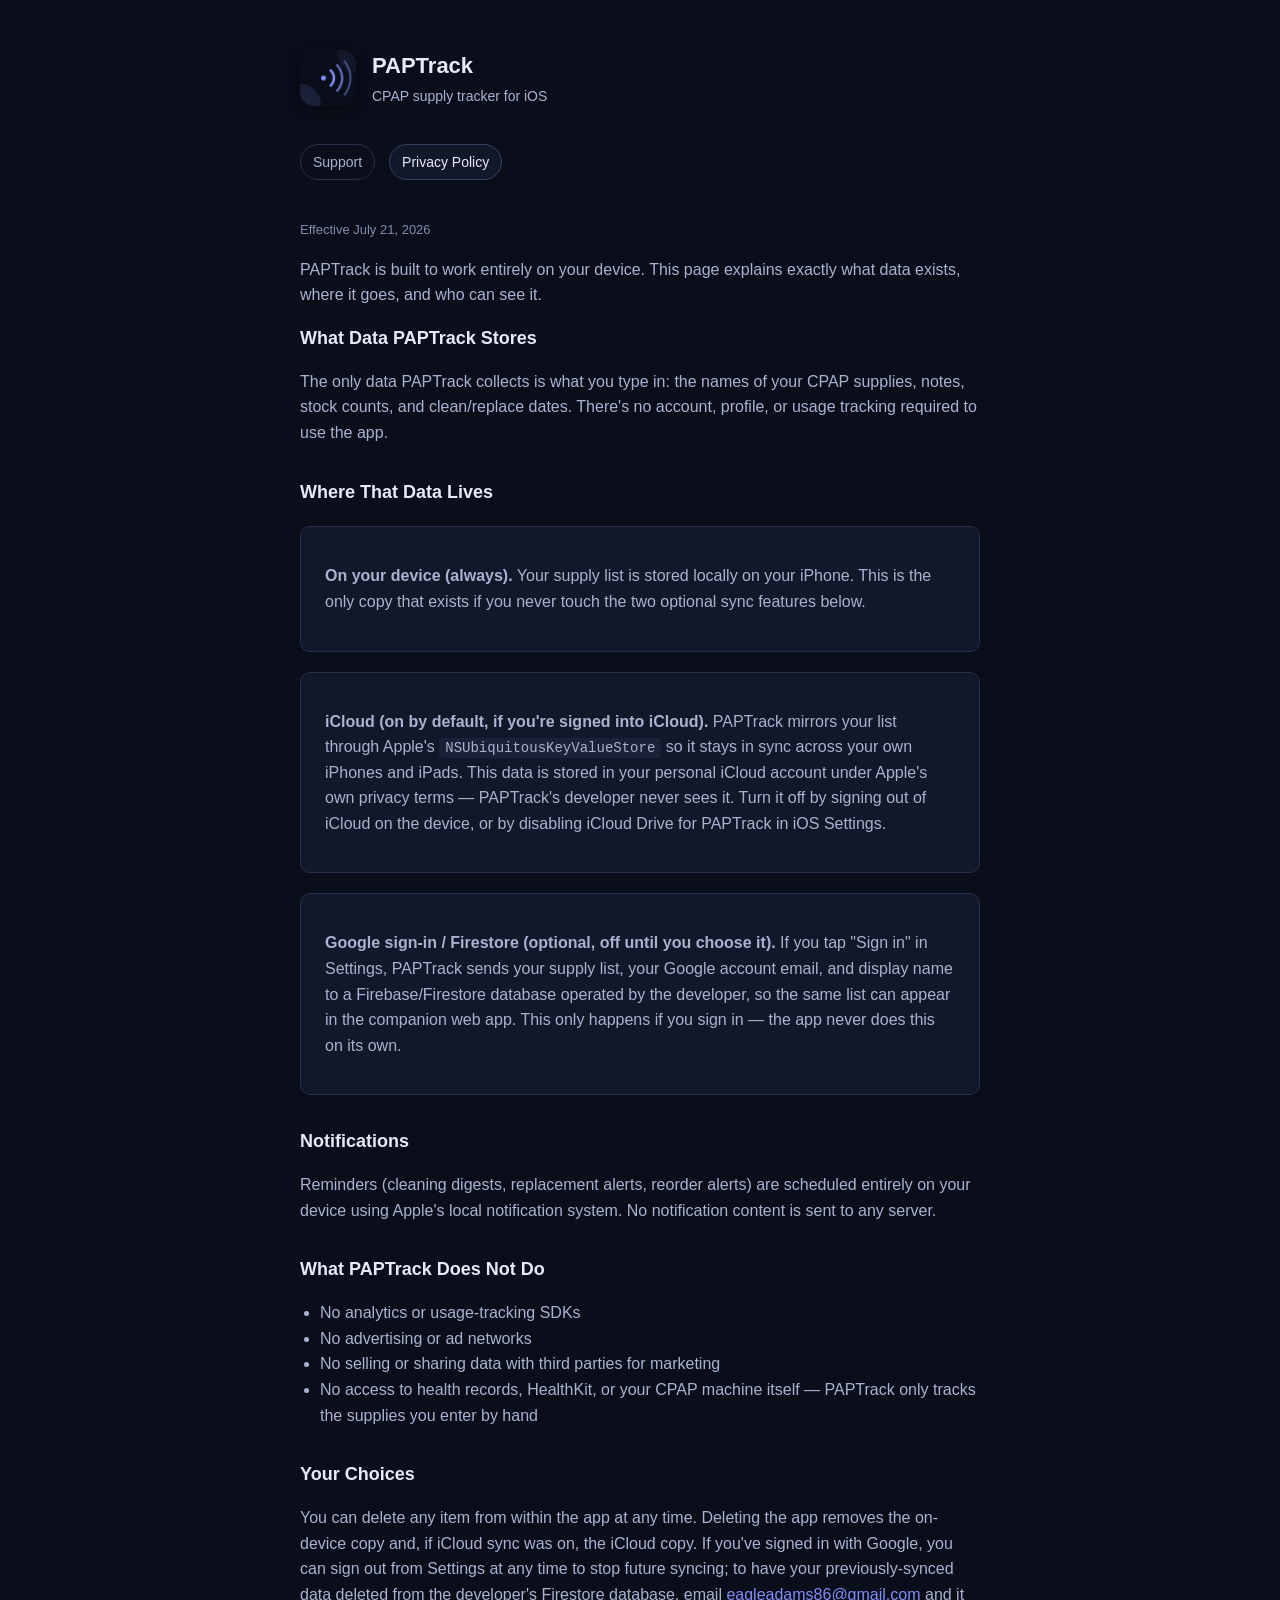
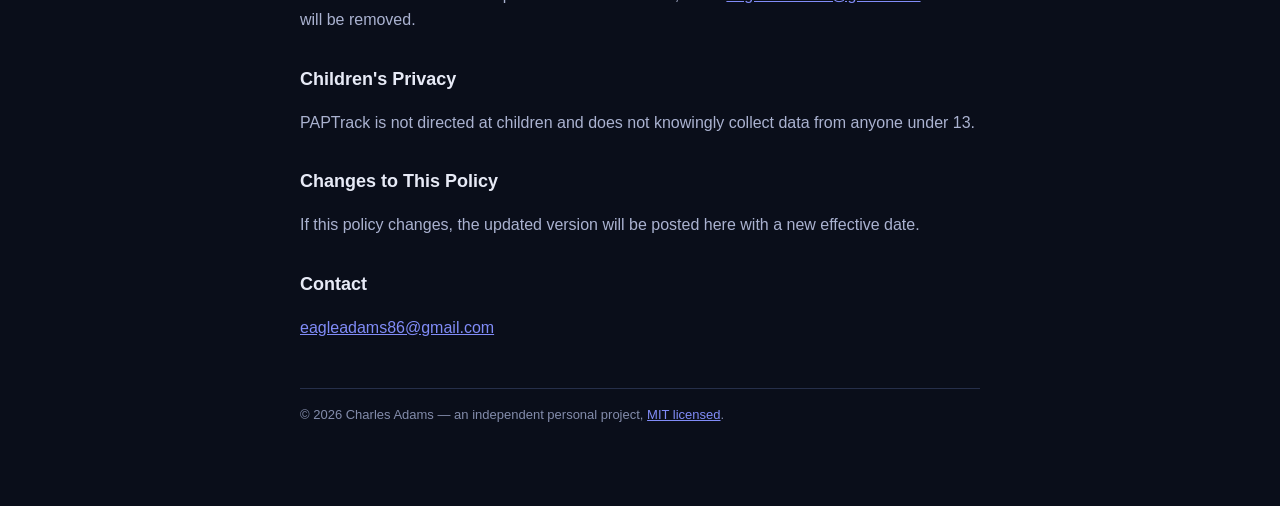
==== privacy.html @ 2b29408d "Add the copyright line to both pages Matches the authorship line every other public page in the fami" ====
<!doctype html>
<html lang="en">
<head>
<meta charset="utf-8">
<meta name="viewport" content="width=device-width, initial-scale=1">
<!-- Same CSP as index.html — see the note there. -->
<meta http-equiv="Content-Security-Policy" content="default-src 'none'; style-src 'self'; img-src 'self'; base-uri 'none'; form-action 'none'">
<title>PAPTrack — Privacy Policy</title>
<link rel="icon" type="image/png" href="assets/icon.png">
<link rel="stylesheet" href="theme.css">
<link rel="stylesheet" href="style.css?v=5">
</head>
<body>
<div class="wrap">
  <header class="hero">
    <img src="assets/icon.png" alt="">
    <div>
      <h1>PAPTrack</h1>
      <p>CPAP supply tracker for iOS</p>
    </div>
  </header>

  <nav class="links">
    <a href="index.html">Support</a>
    <a href="privacy.html" class="active" aria-current="page">Privacy Policy</a>
  </nav>

  <p class="meta plain">Effective July 21, 2026</p>

  <p>PAPTrack is built to work entirely on your device. This page explains exactly what data exists, where it goes, and who can see it.</p>

  <h2>What Data PAPTrack Stores</h2>
  <p>The only data PAPTrack collects is what you type in: the names of your CPAP supplies, notes, stock counts, and clean/replace dates. There's no account, profile, or usage tracking required to use the app.</p>

  <h2>Where That Data Lives</h2>
  <div class="card">
    <p><strong>On your device (always).</strong> Your supply list is stored locally on your iPhone. This is the only copy that exists if you never touch the two optional sync features below.</p>
  </div>
  <div class="card">
    <p><strong>iCloud (on by default, if you're signed into iCloud).</strong> PAPTrack mirrors your list through Apple's <code>NSUbiquitousKeyValueStore</code> so it stays in sync across your own iPhones and iPads. This data is stored in your personal iCloud account under Apple's own privacy terms — PAPTrack's developer never sees it. Turn it off by signing out of iCloud on the device, or by disabling iCloud Drive for PAPTrack in iOS Settings.</p>
  </div>
  <div class="card">
    <p><strong>Google sign-in / Firestore (optional, off until you choose it).</strong> If you tap "Sign in" in Settings, PAPTrack sends your supply list, your Google account email, and display name to a Firebase/Firestore database operated by the developer, so the same list can appear in the companion web app. This only happens if you sign in — the app never does this on its own.</p>
  </div>

  <h2>Notifications</h2>
  <p>Reminders (cleaning digests, replacement alerts, reorder alerts) are scheduled entirely on your device using Apple's local notification system. No notification content is sent to any server.</p>

  <h2>What PAPTrack Does Not Do</h2>
  <ul>
    <li>No analytics or usage-tracking SDKs</li>
    <li>No advertising or ad networks</li>
    <li>No selling or sharing data with third parties for marketing</li>
    <li>No access to health records, HealthKit, or your CPAP machine itself — PAPTrack only tracks the supplies you enter by hand</li>
  </ul>

  <h2>Your Choices</h2>
  <p>You can delete any item from within the app at any time. Deleting the app removes the on-device copy and, if iCloud sync was on, the iCloud copy. If you've signed in with Google, you can sign out from Settings at any time to stop future syncing; to have your previously-synced data deleted from the developer's Firestore database, email <a href="mailto:eagleadams86@gmail.com">eagleadams86@gmail.com</a> and it will be removed.</p>

  <h2>Children's Privacy</h2>
  <p>PAPTrack is not directed at children and does not knowingly collect data from anyone under 13.</p>

  <h2>Changes to This Policy</h2>
  <p>If this policy changes, the updated version will be posted here with a new effective date.</p>

  <h2>Contact</h2>
  <p><a href="mailto:eagleadams86@gmail.com">eagleadams86@gmail.com</a></p>

  <div class="meta">&copy; 2026 Charles Adams — an independent personal project,
    <a href="https://github.com/eagleadams86/paptrack-support/blob/main/LICENSE">MIT licensed</a>.</div>
</div>
</body>
</html>
---- theme.css ----
/* ── GENERATED by build.py from tokens.json — DO NOT EDIT BY HAND ─────────────
   Canonical theme palette for all eagleadams86 apps (source of truth:
   github.com/eagleadams86/claude-theme-pack, local: ~/claude-theme-pack).

   Themes: midnight (default, in :root), dark, light, sepia — selected with
   data-theme="…" on <html>. Every pair below clears WCAG AA; check_contrast.py
   in the pack is the gate. --text-hint sits at the 4.5:1 floor — never fade it
   further. To change ANYTHING here: edit tokens.json in the pack, rebuild,
   re-verify, then copy the generated file into each app.
──────────────────────────────────────────────────────────────────────────── */
:root {
  /* Midnight — the default theme for all apps */
  --bg: #0a0e1a;
  --surface: #121829;
  --surface-alt: #1b2238;
  --border: #262f4a;
  --border-strong: #374163;
  --text-primary: #e7eaf6;
  --text-secondary: #aab2d0;
  --text-muted: #838cab;
  --text-hint: #7f88a9;
  --accent: #818cf8;
  --on-accent: #0a0e1a;
  --accent-bg: #242b4a;
  --focus-border: #818cf8;
  --border-control: #536396;
  --ok: #72fe84;
  --warn: #efbe39;
  --serious: #f79b5c;
  --err: #fb7874;
  --ok-bg: #1e3635;
  --warn-bg: #322c1b;
  --serious-bg: #32241b;
  --err-bg: #321b1b;
  --btn-bg: #e7eaf6;
  --btn-text: #0a0e1a;
  --input-border: #374163;
  --spinner-track: #262f4a;
  --spinner-head: #7e87a8;
  --radius: 10px;
  --radius-sm: 6px;
  --radius-pill: 999px;

  /* Type — web only. The scale is derived from what the apps declare, not
     from a modular ratio: 11–14px carries 78% of all font-size declarations.
     Mobile deliberately does NOT get fixed sizes; see the role map in Theme.kt /
     Theme.swift, which maps these roles onto the platform's scaling text styles. */
  --font-sans: -apple-system, BlinkMacSystemFont, 'SF Pro Text', 'Segoe UI', Helvetica, Arial, sans-serif;
  --font-mono: ui-monospace, SFMono-Regular, Menlo, monospace;
  --fs-xs: 11px;        /* Uppercase section labels, axis ticks, legends */
  --fs-sm: 12px;        /* Captions, help text, chips, badges */
  --fs-base: 13px;      /* Body, controls, table and list rows */
  --fs-md: 14px;        /* Emphasised body, card titles */
  --fs-lg: 17px;        /* Panel and dialog headings */
  --fs-xl: 22px;        /* Page titles, primary figures */
  --fs-display: 30px;   /* Hero figures */
  --fw-normal: 400;
  --fw-medium: 500;
  --fw-semibold: 600;
  --fw-bold: 700;
  --lh-tight: 1.25;
  --lh-base: 1.5;
  --lh-loose: 1.7;
  --ls-tight: -0.01em;
  --ls-label: 0.06em;

  /* Never set --text-muted, --text-hint below --fs-sm (12px). Both sit at or near the 4.5:1
     contrast floor, and passing the contrast gate is not the same as being
     readable — check_contrast.py gates this. */

  /* Spacing — 2px steps to 8px, 4px to 16px, then 8px and up. */
  --sp-1: 2px;
  --sp-2: 4px;
  --sp-3: 6px;
  --sp-4: 8px;
  --sp-5: 12px;
  --sp-6: 16px;
  --sp-7: 24px;
  --sp-8: 32px;
  --sp-9: 48px;

  /* Back-compat aliases (old lottery/portfolio names) — defined once, track the
     active theme via var() */
  --bg-card: var(--surface);
  --bg-card-alt: var(--surface-alt);
  --surface2: var(--surface-alt);
  --border2: var(--border-strong);
  --text: var(--text-primary);
  --text2: var(--text-secondary);
  --text3: var(--text-muted);
  --green: var(--ok);
  --red: var(--err);
  --amber: var(--warn);
  --green-bg: var(--ok-bg);
  --red-bg: var(--err-bg);
  --amber-bg: var(--warn-bg);
  --unit-active-bg: var(--btn-bg);
  --unit-active-txt: var(--btn-text);
  --chart-tick: var(--text-muted);
  --chart-grid: var(--border);
}

[data-theme="dark"] {
  /* Dark */
  --bg: #13151b;
  --surface: #1c1f27;
  --surface-alt: #262a33;
  --border: #2d313b;
  --border-strong: #3d424e;
  --text-primary: #eef0f5;
  --text-secondary: #adb1bd;
  --text-muted: #9396a3;
  --text-hint: #8c909d;
  --accent: #eef0f5;
  --on-accent: #13151b;
  --accent-bg: #3c3e46;
  --focus-border: #eef0f5;
  --border-control: #626a7d;
  --ok: #72fe84;
  --warn: #efbe39;
  --serious: #f79b5c;
  --err: #fb7874;
  --ok-bg: #273c33;
  --warn-bg: #322c1b;
  --serious-bg: #32241b;
  --err-bg: #321b1b;
  --btn-bg: #eef0f5;
  --btn-text: #13151b;
  --input-border: #3d424e;
  --spinner-track: #2d313b;
  --spinner-head: #9396a3;
}

[data-theme="light"] {
  /* Light */
  --bg: #f5f5f3;
  --surface: #ffffff;
  --surface-alt: #f0f0ee;
  --border: #e0e0dd;
  --border-strong: #c8c8c4;
  --text-primary: #111110;
  --text-secondary: #555551;
  --text-muted: #656562;
  --text-hint: #6d6d6d;
  --accent: #266dc3;
  --on-accent: #ffffff;
  --accent-bg: #e9f0f9;
  --focus-border: #266dc3;
  --border-control: #8e8e86;
  --ok: #0b7a67;
  --warn: #7e6a07;
  --serious: #995c33;
  --err: #8f1e2a;
  --ok-bg: #bcfee8;
  --warn-bg: #fff0b2;
  --serious-bg: #fff1e8;
  --err-bg: #ffc9bf;
  --btn-bg: #111110;
  --btn-text: #ffffff;
  --input-border: #c8c8c4;
  --spinner-track: #e0e0dd;
  --spinner-head: #656562;
}

[data-theme="sepia"] {
  /* Sepia */
  --bg: #f3ead7;
  --surface: #fbf5e7;
  --surface-alt: #eee2c9;
  --border: #e0d3b4;
  --border-strong: #cbb992;
  --text-primary: #3a3020;
  --text-secondary: #5e5039;
  --text-muted: #6a5e46;
  --text-hint: #71644b;
  --accent: #3a3020;
  --on-accent: #fbf5e7;
  --accent-bg: #e2dbcd;
  --focus-border: #3a3020;
  --border-control: #9c824b;
  --ok: #087256;
  --warn: #746206;
  --serious: #915430;
  --err: #8b232d;
  --ok-bg: #bcfee8;
  --warn-bg: #fff0b2;
  --serious-bg: #fee3d0;
  --err-bg: #ffc9bf;
  --btn-bg: #3a3020;
  --btn-text: #fbf5e7;
  --input-border: #cbb992;
  --spinner-track: #e0d3b4;
  --spinner-head: #6a5e46;
}

/* Explicit selection of the default theme needs no block: with no matching
   [data-theme] the :root values above already apply. Apps should normalize
   removed saved theme ids before setting data-theme: "slate" -> "dark" (same
   palette, renamed), anything else unknown -> "midnight". */

/* ── The one real RULE in this file ──────────────────────────────────────────
   Everything above is custom properties; this is a declaration that takes
   effect on its own, and it is here because every app needs it and no app
   should have to remember it.

   iOS Safari (and Chrome on Android) inflates the font of a block it judges to
   be a wide column of small text — "font boosting" — only in LANDSCAPE, only
   for some blocks, and never for the headings, tiles or table cells beside
   them. These are UI-dense screens whose body text is 13px (--fs-base) sitting
   in full-width cards, which is precisely the shape the heuristic fires on:
   Financial Plan's card intros rendered two or three times the size of the
   figures they introduced while everything around them stayed put.

   `100%`, NOT `none`: `none` also disables the reader's own text scaling in
   some engines, which is an accessibility setting rather than a bug — the same
   distinction rule 7 draws for mobile Dynamic Type.

   WEB ONLY, like the type scale, and for the same reason: there is no such
   knob on Theme.kt / Theme.swift and there must not be one. Platform text
   scaling on mobile is the setting to respect, not to switch off. An app that
   inlines its tokens instead of linking this file (Golf Handicap) needs the
   same two lines in its own <style>. */
html { -webkit-text-size-adjust: 100%; text-size-adjust: 100%; }
---- style.css ----
/* ── Palette ────────────────────────────────────────────────────────────────
   Comes from `theme.css`, linked before this file — the pack's generated file,
   copied byte-for-byte, the same one every app in the family reads. Until
   2026-08-18 this block held a hand-picked midnight-only SUBSET of the tokens;
   the values were right, but a subset is a copy, and a copy is what drifts.
   Linking the whole file also brings the other three themes along. Nothing here
   selects one, so :root — midnight — applies, exactly as before.
   --radius came across at 14px against the pack's 10px. That divergence is
   gone: this site now takes the pack's radius like every other app.
   Never retune anything here: change the pack's tokens.json, run its
   check_contrast.py gate, rebuild, re-copy.
──────────────────────────────────────────────────────────────────────────── */

* { box-sizing: border-box; }
/* text-size-adjust: theme.css declares it now (pack rule 9), not here. */

body {
  margin: 0;
  background: var(--bg);
  color: var(--text-primary);
  font: 16px/1.6 -apple-system, BlinkMacSystemFont, "Segoe UI", Roboto, sans-serif;
}

.wrap {
  max-width: 720px;
  margin: 0 auto;
  padding: 48px 20px 80px;
}

header.hero {
  display: flex;
  align-items: center;
  gap: 16px;
  margin-bottom: 36px;
}

header.hero img {
  width: 56px;
  height: 56px;
  border-radius: 14px;
  box-shadow: 0 4px 16px rgba(0,0,0,.4);
}

header.hero h1 {
  font-size: 22px;
  margin: 0;
}

header.hero p {
  margin: 2px 0 0;
  color: var(--text-secondary);
  font-size: 14px;
}

/* The App Store call-to-action under the hero title. Text colour is var(--bg)
   on purpose: the pack's onAccent token holds the same value as bg (dark ink
   on the accent fill) and this file's palette copy doesn't carry onAccent. */
a.store-link {
  display: inline-block;
  margin-top: 10px;
  background: var(--accent);
  color: var(--bg);
  text-decoration: none;
  font-size: 14px;
  font-weight: 600;
  padding: 8px 16px;
  border-radius: 999px;
}

a.store-link:hover { text-decoration: underline; }

nav.links {
  display: flex;
  gap: 14px;
  margin-bottom: 40px;
}

nav.links a {
  color: var(--text-secondary);
  text-decoration: none;
  font-size: 14px;
  padding: 6px 12px;
  border: 1px solid var(--border);
  border-radius: 999px;
}

nav.links a:hover, nav.links a.active, nav.links a[aria-current="page"] {
  color: var(--text-primary);
  border-color: var(--border-strong);
  background: var(--bg-card);
}

h2 {
  font-size: 18px;
  margin: 32px 0 10px;
  color: var(--text-primary);
}

h2:first-of-type { margin-top: 0; }

p, li { color: var(--text-secondary); }

a { color: var(--accent); }

ul { padding-left: 20px; }

.card {
  background: var(--bg-card);
  border: 1px solid var(--border);
  border-radius: var(--radius);
  padding: 20px 24px;
  margin: 20px 0;
}

.meta {
  color: var(--text-muted);
  font-size: 13px;
  margin-top: 48px;
  border-top: 1px solid var(--border);
  padding-top: 16px;
}

/* The effective-date line at the top of the privacy policy: same muted look,
   without the footer separator. Was an inline style attribute, which the CSP
   (style-src 'self', no 'unsafe-inline') rightly blocks. */
.meta.plain {
  margin-top: 0;
  border-top: none;
  padding-top: 0;
}

code {
  background: var(--bg-card-alt);
  padding: 2px 6px;
  border-radius: 4px;
  font-size: 14px;
}
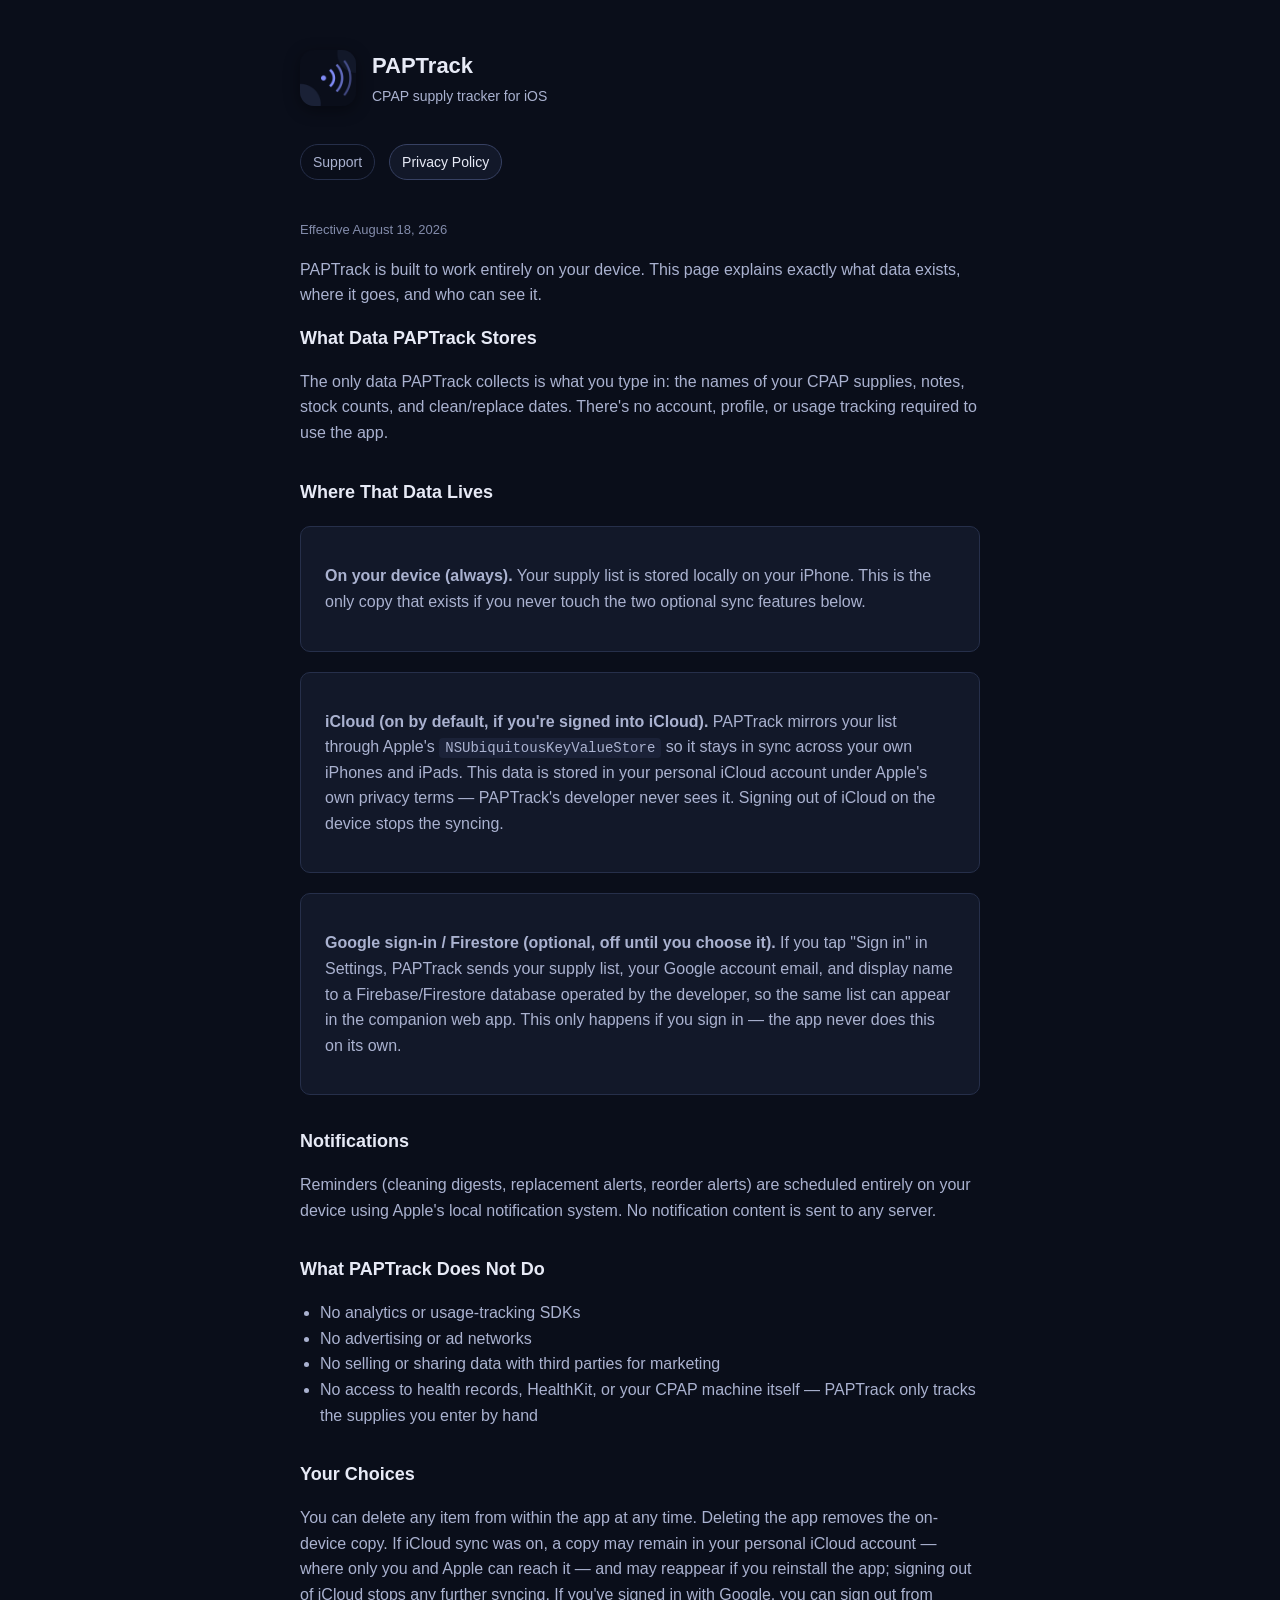
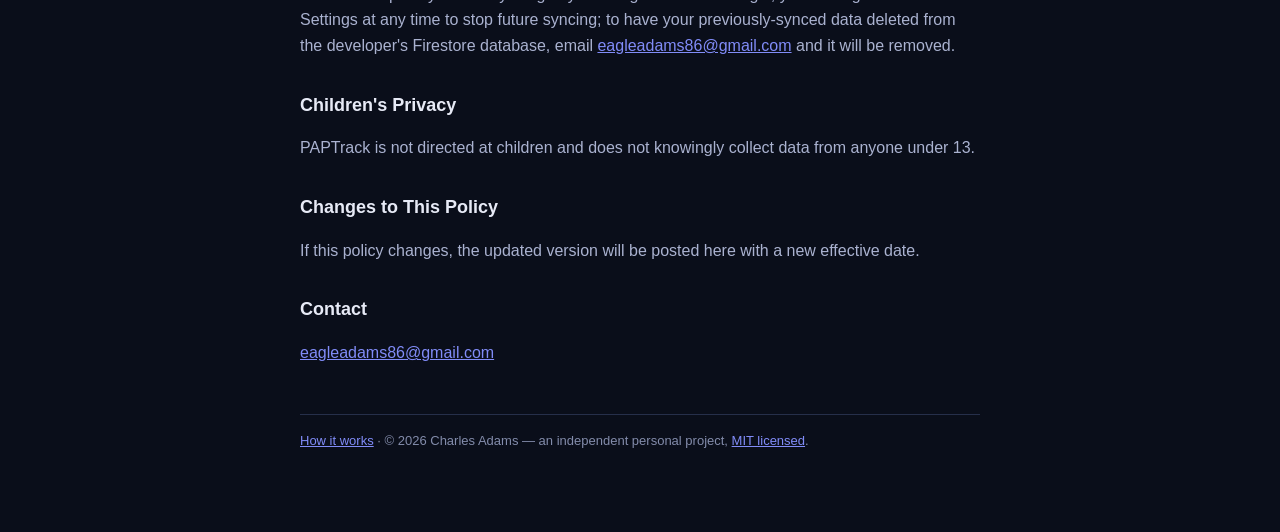
==== commit 40d963a7: "Correct the iCloud deletion promise and refresh small wording The privacy policy claimed deleting th" ====
--- a/privacy.html
+++ b/privacy.html
@@ -8,7 +8,7 @@
 <title>PAPTrack — Privacy Policy</title>
 <link rel="icon" type="image/png" href="assets/icon.png">
 <link rel="stylesheet" href="theme.css">
-<link rel="stylesheet" href="style.css?v=5">
+<link rel="stylesheet" href="style.css?v=6">
 </head>
 <body>
 <div class="wrap">
@@ -25,7 +25,7 @@
     <a href="privacy.html" class="active" aria-current="page">Privacy Policy</a>
   </nav>
 
-  <p class="meta plain">Effective July 21, 2026</p>
+  <p class="meta plain">Effective August 18, 2026</p>
 
   <p>PAPTrack is built to work entirely on your device. This page explains exactly what data exists, where it goes, and who can see it.</p>
 
@@ -37,7 +37,7 @@
     <p><strong>On your device (always).</strong> Your supply list is stored locally on your iPhone. This is the only copy that exists if you never touch the two optional sync features below.</p>
   </div>
   <div class="card">
-    <p><strong>iCloud (on by default, if you're signed into iCloud).</strong> PAPTrack mirrors your list through Apple's <code>NSUbiquitousKeyValueStore</code> so it stays in sync across your own iPhones and iPads. This data is stored in your personal iCloud account under Apple's own privacy terms — PAPTrack's developer never sees it. Turn it off by signing out of iCloud on the device, or by disabling iCloud Drive for PAPTrack in iOS Settings.</p>
+    <p><strong>iCloud (on by default, if you're signed into iCloud).</strong> PAPTrack mirrors your list through Apple's <code>NSUbiquitousKeyValueStore</code> so it stays in sync across your own iPhones and iPads. This data is stored in your personal iCloud account under Apple's own privacy terms — PAPTrack's developer never sees it. Signing out of iCloud on the device stops the syncing.</p>
   </div>
   <div class="card">
     <p><strong>Google sign-in / Firestore (optional, off until you choose it).</strong> If you tap "Sign in" in Settings, PAPTrack sends your supply list, your Google account email, and display name to a Firebase/Firestore database operated by the developer, so the same list can appear in the companion web app. This only happens if you sign in — the app never does this on its own.</p>
@@ -55,7 +55,7 @@
   </ul>
 
   <h2>Your Choices</h2>
-  <p>You can delete any item from within the app at any time. Deleting the app removes the on-device copy and, if iCloud sync was on, the iCloud copy. If you've signed in with Google, you can sign out from Settings at any time to stop future syncing; to have your previously-synced data deleted from the developer's Firestore database, email <a href="mailto:eagleadams86@gmail.com">eagleadams86@gmail.com</a> and it will be removed.</p>
+  <p>You can delete any item from within the app at any time. Deleting the app removes the on-device copy. If iCloud sync was on, a copy may remain in your personal iCloud account — where only you and Apple can reach it — and may reappear if you reinstall the app; signing out of iCloud stops any further syncing. If you've signed in with Google, you can sign out from Settings at any time to stop future syncing; to have your previously-synced data deleted from the developer's Firestore database, email <a href="mailto:eagleadams86@gmail.com">eagleadams86@gmail.com</a> and it will be removed.</p>
 
   <h2>Children's Privacy</h2>
   <p>PAPTrack is not directed at children and does not knowingly collect data from anyone under 13.</p>
@@ -66,7 +66,8 @@
   <h2>Contact</h2>
   <p><a href="mailto:eagleadams86@gmail.com">eagleadams86@gmail.com</a></p>
 
-  <div class="meta">&copy; 2026 Charles Adams — an independent personal project,
+  <div class="meta"><a href="https://github.com/eagleadams86/paptrack-support">How it works</a> &middot;
+    &copy; 2026 Charles Adams — an independent personal project,
     <a href="https://github.com/eagleadams86/paptrack-support/blob/main/LICENSE">MIT licensed</a>.</div>
 </div>
 </body>
--- a/style.css
+++ b/style.css
@@ -52,14 +52,12 @@
   font-size: 14px;
 }
 
-/* The App Store call-to-action under the hero title. Text colour is var(--bg)
-   on purpose: the pack's onAccent token holds the same value as bg (dark ink
-   on the accent fill) and this file's palette copy doesn't carry onAccent. */
+/* The App Store call-to-action under the hero title: pack ink-on-accent-fill pair. */
 a.store-link {
   display: inline-block;
   margin-top: 10px;
   background: var(--accent);
-  color: var(--bg);
+  color: var(--on-accent);
   text-decoration: none;
   font-size: 14px;
   font-weight: 600;
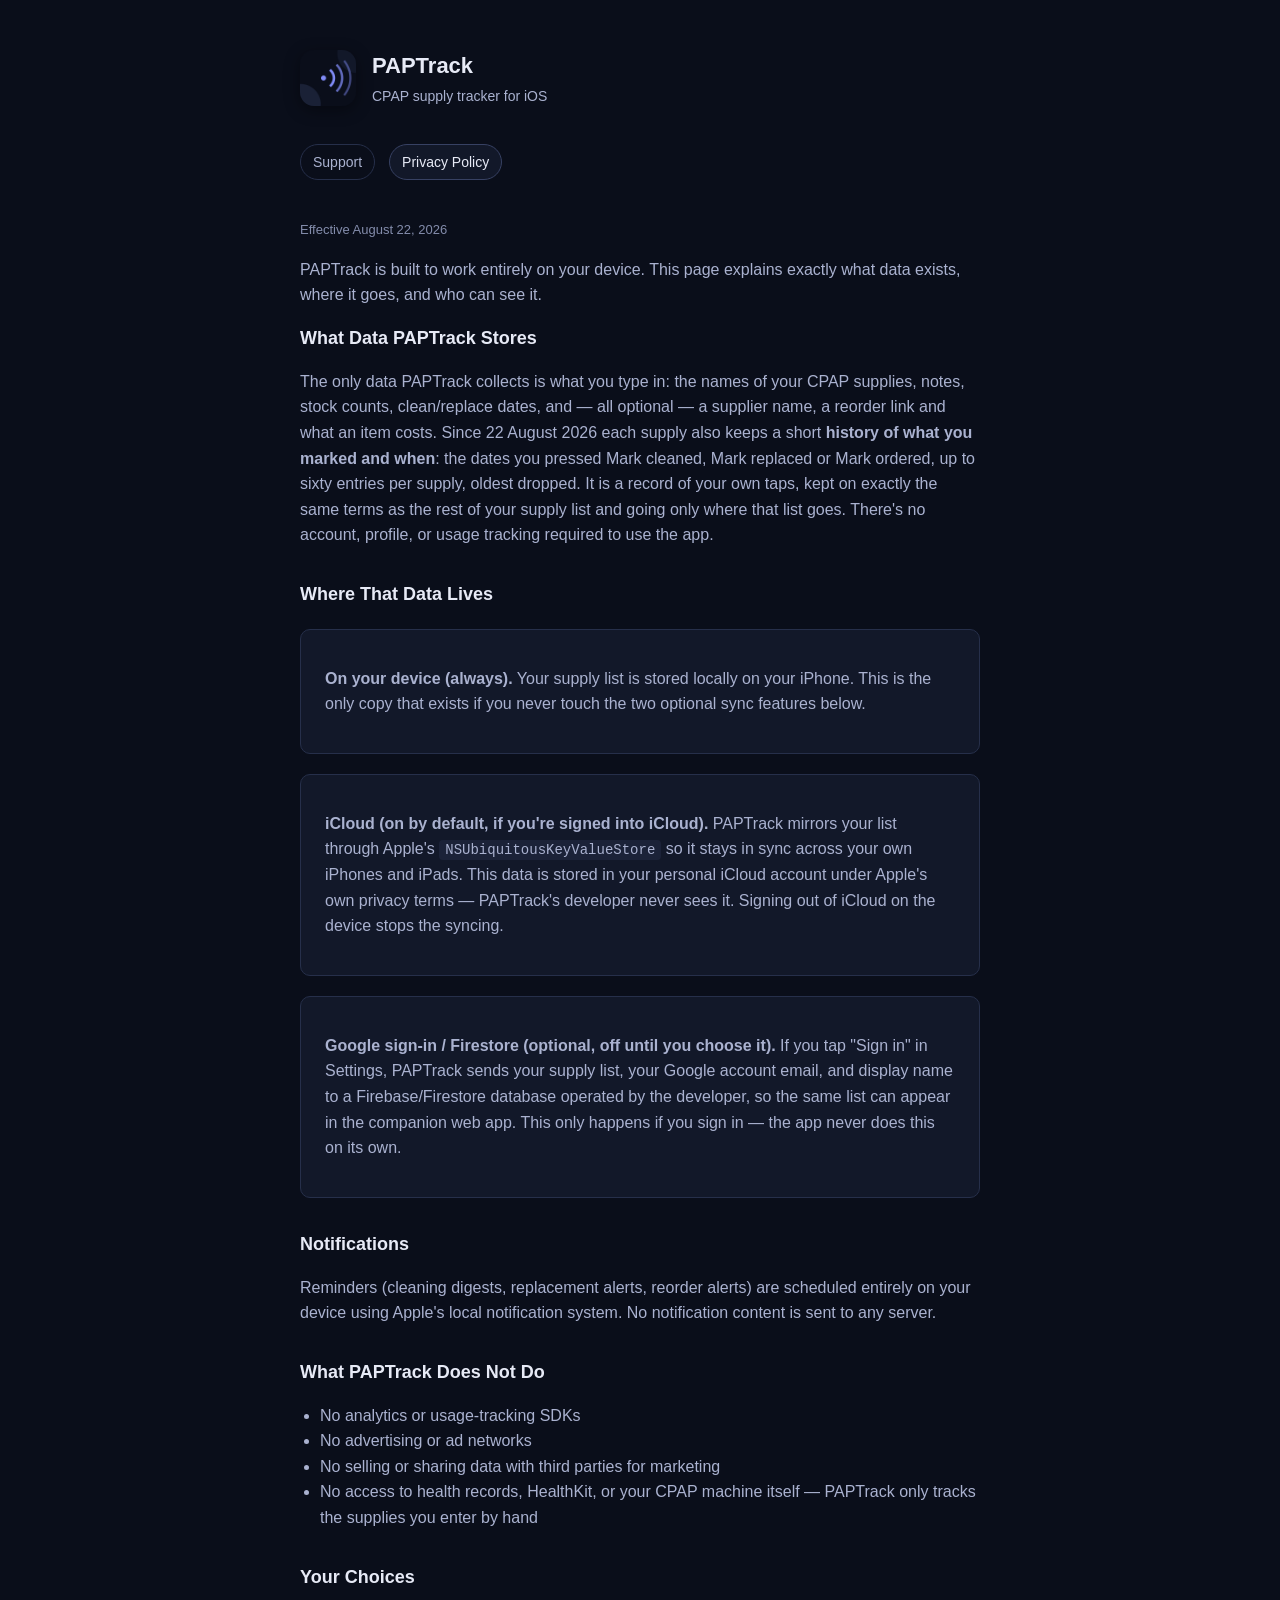
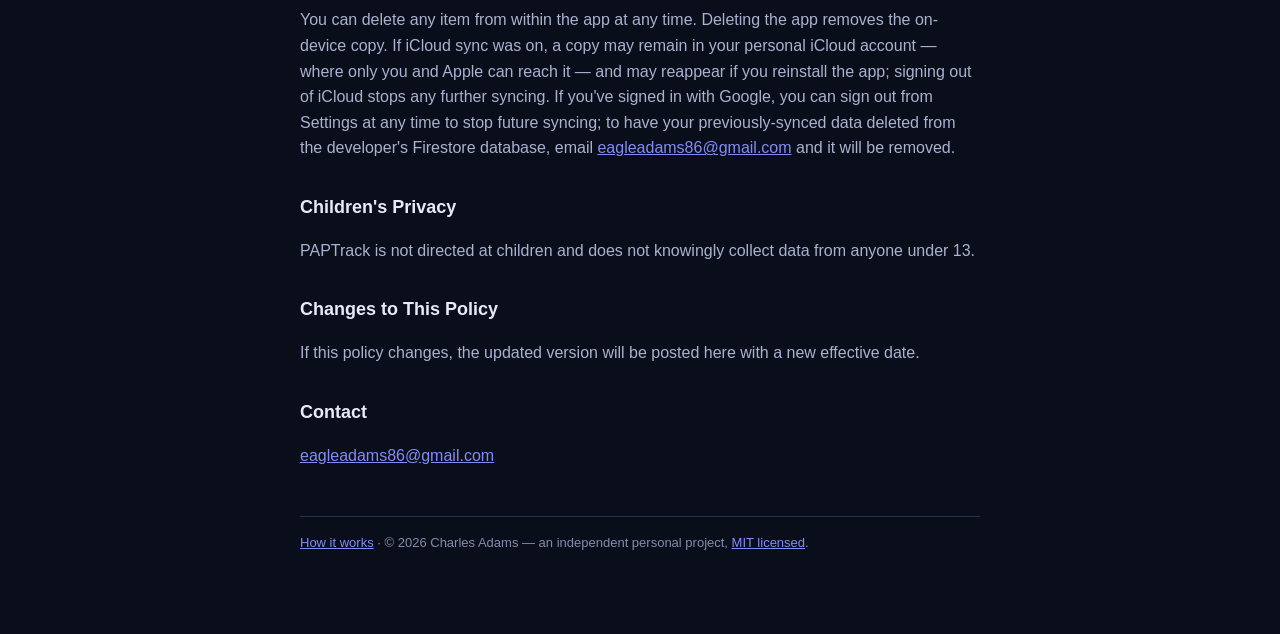
==== commit c4f31f4d: "Say that a supply now keeps a history of what you marked Schema 2 gave every supply a record of the " ====
--- a/privacy.html
+++ b/privacy.html
@@ -8,7 +8,7 @@
 <title>PAPTrack — Privacy Policy</title>
 <link rel="icon" type="image/png" href="assets/icon.png">
 <link rel="stylesheet" href="theme.css">
-<link rel="stylesheet" href="style.css?v=6">
+<link rel="stylesheet" href="style.css?v=7">
 </head>
 <body>
 <div class="wrap">
@@ -25,12 +25,16 @@
     <a href="privacy.html" class="active" aria-current="page">Privacy Policy</a>
   </nav>
 
-  <p class="meta plain">Effective August 18, 2026</p>
+  <!-- A real <main>, for the same reason as index.html beside it — see the note
+       there. The effective date belongs inside it: it qualifies the policy. -->
+  <main>
+
+  <p class="meta plain">Effective August 22, 2026</p>
 
   <p>PAPTrack is built to work entirely on your device. This page explains exactly what data exists, where it goes, and who can see it.</p>
 
   <h2>What Data PAPTrack Stores</h2>
-  <p>The only data PAPTrack collects is what you type in: the names of your CPAP supplies, notes, stock counts, and clean/replace dates. There's no account, profile, or usage tracking required to use the app.</p>
+  <p>The only data PAPTrack collects is what you type in: the names of your CPAP supplies, notes, stock counts, clean/replace dates, and — all optional — a supplier name, a reorder link and what an item costs. Since 22 August 2026 each supply also keeps a short <strong>history of what you marked and when</strong>: the dates you pressed Mark cleaned, Mark replaced or Mark ordered, up to sixty entries per supply, oldest dropped. It is a record of your own taps, kept on exactly the same terms as the rest of your supply list and going only where that list goes. There's no account, profile, or usage tracking required to use the app.</p>
 
   <h2>Where That Data Lives</h2>
   <div class="card">
@@ -66,9 +70,16 @@
   <h2>Contact</h2>
   <p><a href="mailto:eagleadams86@gmail.com">eagleadams86@gmail.com</a></p>
 
-  <div class="meta"><a href="https://github.com/eagleadams86/paptrack-support">How it works</a> &middot;
-    &copy; 2026 Charles Adams — an independent personal project,
-    <a href="https://github.com/eagleadams86/paptrack-support/blob/main/LICENSE">MIT licensed</a>.</div>
+  </main>
+
+  <!-- The footer every public page in this account carries — the same one
+       index.html has, without the "not affiliated" line, which belongs beside
+       the app description rather than beside a policy. -->
+  <footer>
+    <div class="meta"><a href="https://github.com/eagleadams86/paptrack-support">How it works</a> &middot;
+      &copy; 2026 Charles Adams — an independent personal project,
+      <a href="https://github.com/eagleadams86/paptrack-support/blob/main/LICENSE">MIT licensed</a>.</div>
+  </footer>
 </div>
 </body>
 </html>
--- a/theme.css
+++ b/theme.css
@@ -37,6 +37,11 @@
   --input-border: #374163;
   --spinner-track: #262f4a;
   --spinner-head: #7e87a8;
+  --series-1: #999cea;
+  --series-2: #ba8d12;
+  --series-3: #54c693;
+  --series-4: #cf5d9c;
+  --series-5: #bd5a39;
   --radius: 10px;
   --radius-sm: 6px;
   --radius-pill: 999px;
@@ -129,6 +134,11 @@
   --input-border: #3d424e;
   --spinner-track: #2d313b;
   --spinner-head: #9396a3;
+  --series-1: #999cea;
+  --series-2: #ba8d12;
+  --series-3: #54c693;
+  --series-4: #cf5d9c;
+  --series-5: #bd5a39;
 }
 
 [data-theme="light"] {
@@ -160,6 +170,11 @@
   --input-border: #c8c8c4;
   --spinner-track: #e0e0dd;
   --spinner-head: #656562;
+  --series-1: #276fa5;
+  --series-2: #8d7803;
+  --series-3: #009966;
+  --series-4: #722460;
+  --series-5: #8d3f24;
 }
 
 [data-theme="sepia"] {
@@ -191,6 +206,11 @@
   --input-border: #cbb992;
   --spinner-track: #e0d3b4;
   --spinner-head: #6a5e46;
+  --series-1: #0f63ae;
+  --series-2: #937b27;
+  --series-3: #247e51;
+  --series-4: #87366f;
+  --series-5: #7b3015;
 }
 
 /* Explicit selection of the default theme needs no block: with no matching
@@ -198,10 +218,10 @@
    removed saved theme ids before setting data-theme: "slate" -> "dark" (same
    palette, renamed), anything else unknown -> "midnight". */
 
-/* ── The one real RULE in this file ──────────────────────────────────────────
-   Everything above is custom properties; this is a declaration that takes
-   effect on its own, and it is here because every app needs it and no app
-   should have to remember it.
+/* ── The real RULES in this file (there are two) ─────────────────────────────
+   Everything above is custom properties; these are declarations that take
+   effect on their own, and they are here because every app needs them and no
+   app should have to remember them.
 
    iOS Safari (and Chrome on Android) inflates the font of a block it judges to
    be a wide column of small text — "font boosting" — only in LANDSCAPE, only
@@ -217,7 +237,91 @@
 
    WEB ONLY, like the type scale, and for the same reason: there is no such
    knob on Theme.kt / Theme.swift and there must not be one. Platform text
-   scaling on mobile is the setting to respect, not to switch off. An app that
-   inlines its tokens instead of linking this file (Golf Handicap) needs the
-   same two lines in its own <style>. */
+   scaling on mobile is the setting to respect, not to switch off. Every web
+   app links this file as of 2026-08-18; if one ever inlines its tokens
+   instead, it needs the same two lines in its own <style>. */
 html { -webkit-text-size-adjust: 100%; text-size-adjust: 100%; }
+
+/* ── ...and the second one, for the same reason ──────────────────────────────
+   iOS Safari ZOOMS THE PAGE IN whenever a focused form control is under 16px.
+   Body text here is 13px (--fs-base) and controls inherit it, so every tap into
+   a box zoomed the app: the page then sits wider than the screen — dialogs cut
+   off at the right, the wrap's padding gone — and pinching back out lasts only
+   until the next field is tapped. Found in an INSTALLED web app on an iPhone,
+   where there is no browser chrome to make the zoom legible as zoom, and then
+   found in all five web apps at once (2026-08-19).
+
+   The fix has to be the FONT, not the viewport: `maximum-scale=1` /
+   `user-scalable=no` stop it by taking pinch-zoom away from everyone, which is
+   a real accessibility loss, and modern iOS ignores them anyway.
+
+   This does NOT contradict rule 6's 13px base. The scale still governs what
+   text READS at; 16px here is a floor iOS imposes on one interaction, on touch
+   only. Nothing else moves, and no `--fs-*` step changed.
+
+   `!important`, AND `html` prefixes. The first version of this rule shipped
+   with the prefixes alone, on the reasoning that they beat a bare `select` in
+   the app's own <style> further down the cascade — which they do — while still
+   leaving an app free to override "where it really means to", the app then
+   owning the re-assertion. That contract failed completely and silently.
+   `html select` is specificity 0-0-2: it out-ranks an element selector and
+   NOTHING else. Every app sizes its pickers with a class or an id — `.theme-sel`
+   (0-1-0), `#teamSel, #themeSel` (1-0-0), `#shareLink` (1-0-0) — so all seven
+   web apps kept zooming on iOS with this rule present and believed to be
+   working (measured 2026-08-20: 13px pickers in five apps, an 11px share-link
+   field in four, 12px controls in the lottery pages). A rule every app defeats
+   by accident is not a rule, and "no app should have to remember it" above is
+   the whole point of this file.
+
+   So the floor is now non-negotiable on touch. An app that wants a smaller
+   control cannot have one where a coarse pointer can focus it — that is the
+   correct answer, not a limitation: below 16px iOS zooms the page, and no
+   design intent survives that. Sizes on a mouse are untouched, which is where
+   the 13px chrome height actually reads.
+
+   Checkbox and radio are absent on purpose: they raise no keyboard, and sizing
+   them here would be a visual change with no reason behind it. `select` IS
+   present even though it raises no keyboard either — iOS zooms for its picker
+   just the same, which the "only controls you type into" wording used to miss.
+
+   WEB ONLY, like the rule above and the type scale — Theme.kt and Theme.swift
+   must not gain an equivalent. */
+@media (pointer: coarse) {
+  html input[type=text], html input[type=number], html input[type=date],
+  html input[type=month], html input[type=search], html input[type=tel],
+  html input[type=url], html input[type=email], html input[type=password],
+  html select, html textarea { font-size: 16px !important; }
+}
+
+/* ── ...and a third, from the same afternoon ─────────────────────────────────
+   A DATE FIELD RENDERED 20px WIDER THAN THE COLUMN IT WAS GIVEN, in Sprint
+   Predictability, PAPTrack and Golf Handicap at once, and only on iOS. Every
+   app declares `* { box-sizing: border-box }`, so `width: 100%` on a field is
+   meant to mean "the column, padding and border included". WebKit ignores that
+   on a form control it is drawing NATIVELY: `input[type=date]` comes back
+   `content-box` whatever the author stylesheet says — even an inline
+   `box-sizing: border-box` on the element loses — so 100% became the column
+   PLUS 18px of padding and 2px of border, and the box hung out over its
+   neighbour and past the edge of the panel. Measured on iOS 27: a field in a
+   145px column laid out at 165px, and 145px the moment appearance was off.
+
+   Turning the native appearance off is what hands box-sizing back. It costs
+   nothing that was wanted: these fields are already given the family's
+   background, border and radius, and the native chrome was being painted over
+   anyway. The picker still opens on tap and the value still reads as a
+   formatted date — appearance governs the drawing, not the control.
+
+   Only the date-ish types. `select` keeps its appearance because the arrow IS
+   the affordance, and text and number inputs were never drawn natively enough
+   for WebKit to override them.
+
+   The reason it surfaced now is the rule above: at 13px the same 20px overflow
+   was there and read as a snug box, and at the 16px touch floor the date text
+   grew into the room the overflow was stealing. A bug this file uncovered is
+   this file's to fix.
+
+   WEB ONLY. */
+input[type=date], input[type=month], input[type=week],
+input[type=time], input[type=datetime-local] {
+  -webkit-appearance: none; appearance: none;
+}
--- a/style.css
+++ b/style.css
@@ -100,6 +100,22 @@
 
 a { color: var(--accent); }
 
+/* The keyboard's view of this page. Every sibling app draws its own focus ring
+   from the pack's --focus-border rather than leaving the browser's default,
+   which on the midnight page is a thin ring the theme has no say over — and on
+   the pill-shaped nav links it traced a rectangle round a rounded control.
+   `:focus-visible`, not `:focus`, so a mouse click never draws it. */
+a:focus-visible,
+nav.links a:focus-visible,
+a.store-link:focus-visible {
+  outline: 2px solid var(--focus-border);
+  outline-offset: 2px;
+  border-radius: 3px;
+}
+/* The pills and the store button already have their own radius; matching it
+   keeps the ring on the shape rather than around it. */
+nav.links a:focus-visible, a.store-link:focus-visible { border-radius: 999px; }
+
 ul { padding-left: 20px; }
 
 .card {
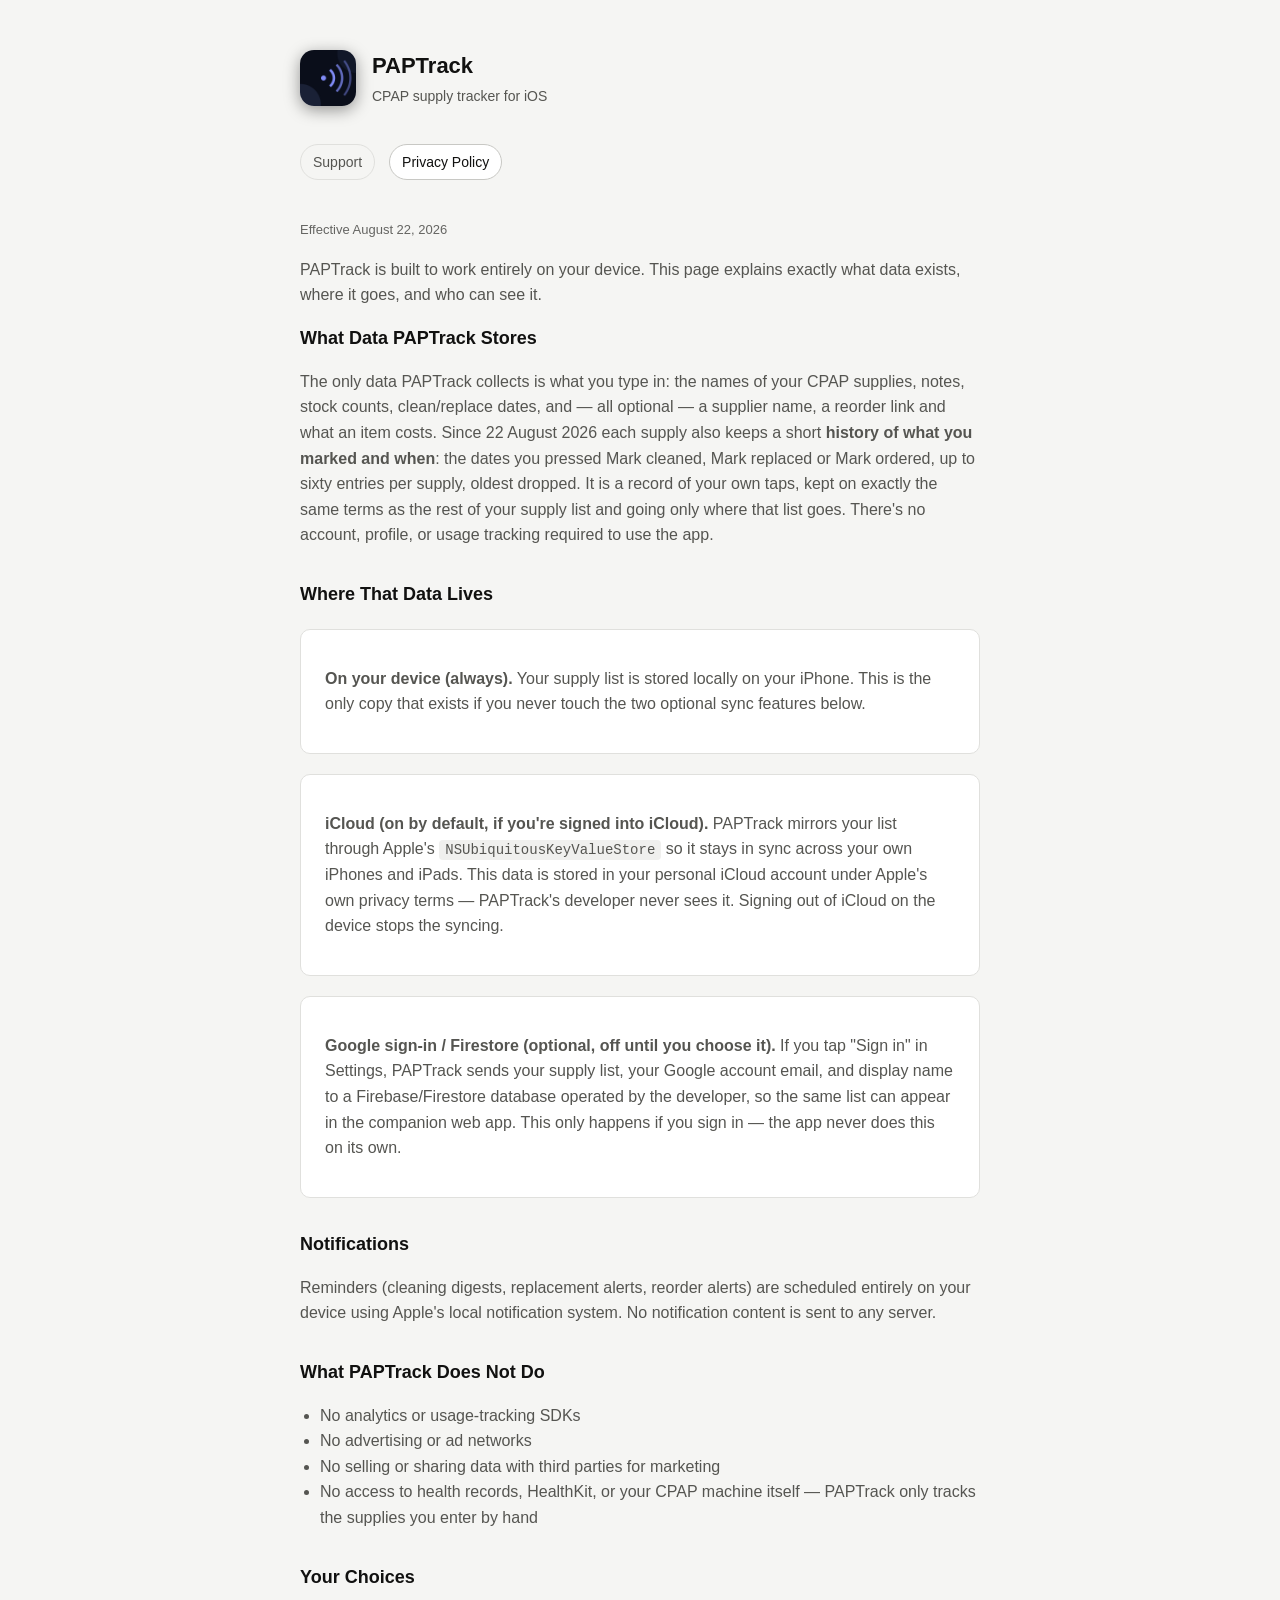
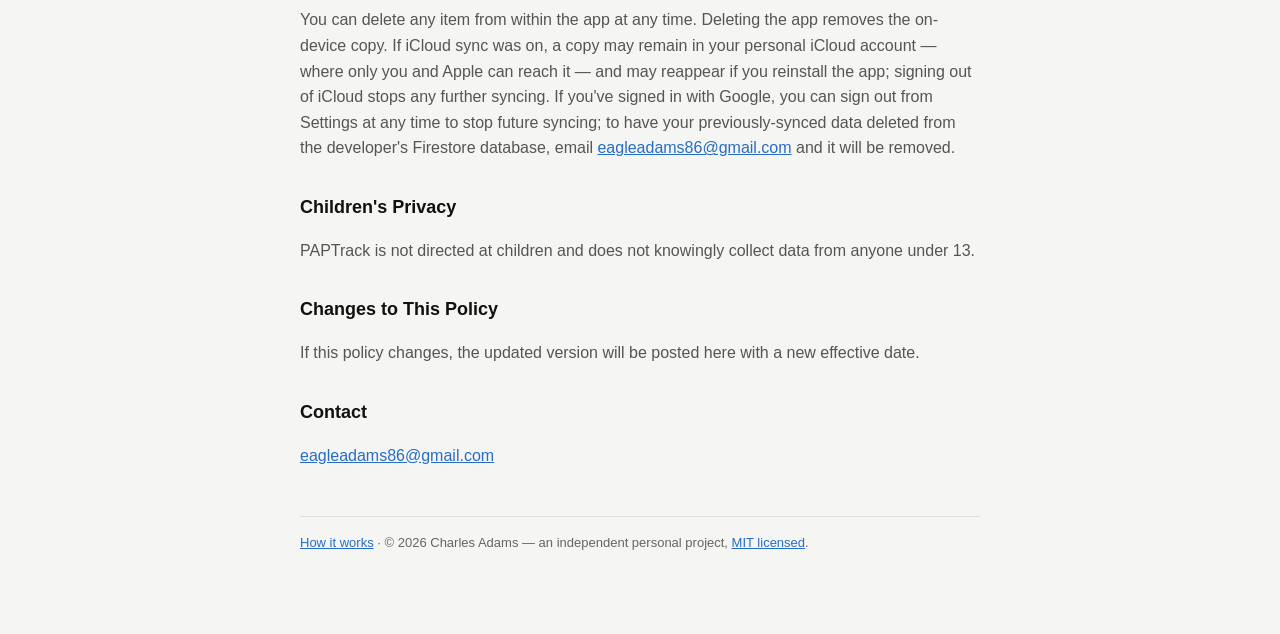
==== commit 2a24cd41: "Open on Auto by default, following the reader's system These pages have no theme picker and save not" ====
--- a/privacy.html
+++ b/privacy.html
@@ -1,5 +1,5 @@
 <!doctype html>
-<html lang="en">
+<html lang="en" data-theme="auto">
 <head>
 <meta charset="utf-8">
 <meta name="viewport" content="width=device-width, initial-scale=1">
--- a/theme.css
+++ b/theme.css
@@ -2,14 +2,16 @@
    Canonical theme palette for all eagleadams86 apps (source of truth:
    github.com/eagleadams86/claude-theme-pack, local: ~/claude-theme-pack).
 
-   Themes: midnight (default, in :root), dark, light, sepia — selected with
+   Themes: midnight (the base palette, in :root), dark, light, sepia — selected with
    data-theme="…" on <html>. Every pair below clears WCAG AA; check_contrast.py
    in the pack is the gate. --text-hint sits at the 4.5:1 floor — never fade it
    further. To change ANYTHING here: edit tokens.json in the pack, rebuild,
    re-verify, then copy the generated file into each app.
 ──────────────────────────────────────────────────────────────────────────── */
 :root {
-  /* Midnight — the default theme for all apps */
+  /* Midnight — the base palette: what :root is filled with, and what an
+     unknown saved theme id falls back to. NOT the same as the default an app picks
+     when nothing is saved, which is "auto" — see the [data-theme="auto"] block below. */
   --bg: #0a0e1a;
   --surface: #121829;
   --surface-alt: #1b2238;
@@ -23,7 +25,7 @@
   --on-accent: #0a0e1a;
   --accent-bg: #242b4a;
   --focus-border: #818cf8;
-  --border-control: #536396;
+  --border-control: #5a6ba2;
   --ok: #72fe84;
   --warn: #efbe39;
   --serious: #f79b5c;
@@ -34,7 +36,7 @@
   --err-bg: #321b1b;
   --btn-bg: #e7eaf6;
   --btn-text: #0a0e1a;
-  --input-border: #374163;
+  --input-border: #5a6ba2;
   --spinner-track: #262f4a;
   --spinner-head: #7e87a8;
   --series-1: #999cea;
@@ -46,19 +48,28 @@
   --radius-sm: 6px;
   --radius-pill: 999px;
 
-  /* Type — web only. The scale is derived from what the apps declare, not
-     from a modular ratio: 11–14px carries 78% of all font-size declarations.
+  /* Type — web only. REM, off a 16px root, so browser zoom and a reader's own
+     default text size both work with no help from the page (WCAG 1.4.4 Resize
+     Text). A page that wants this has to leave the root alone: no `html {
+     font-size: 14px }`, and no `maximum-scale=1` in the viewport meta, which
+     takes pinch-zoom away from everyone and breaks the same criterion on a phone.
+
+     The ramp is the 11/12/13/14/17/22/30px scale this pack shipped until
+     2026-08-22, scaled by 16/13 and rounded to whole pixels at that root: same
+     shape, base moved from 13px to 16px. The px equivalent is in each comment
+     below, because that is the number an app author is picturing.
+
      Mobile deliberately does NOT get fixed sizes; see the role map in Theme.kt /
      Theme.swift, which maps these roles onto the platform's scaling text styles. */
   --font-sans: -apple-system, BlinkMacSystemFont, 'SF Pro Text', 'Segoe UI', Helvetica, Arial, sans-serif;
   --font-mono: ui-monospace, SFMono-Regular, Menlo, monospace;
-  --fs-xs: 11px;        /* Uppercase section labels, axis ticks, legends */
-  --fs-sm: 12px;        /* Captions, help text, chips, badges */
-  --fs-base: 13px;      /* Body, controls, table and list rows */
-  --fs-md: 14px;        /* Emphasised body, card titles */
-  --fs-lg: 17px;        /* Panel and dialog headings */
-  --fs-xl: 22px;        /* Page titles, primary figures */
-  --fs-display: 30px;   /* Hero figures */
+  --fs-xs: 0.8125rem;        /*  13px · Chrome, labels, hints, captions, badges, footers, table headings */
+  --fs-sm: 0.9375rem;        /*  15px · Table and list rows, toasts, secondary prose */
+  --fs-base: 1rem;      /*  16px · Body text, prose, controls and buttons */
+  --fs-md: 1.0625rem;        /*  17px · The app name, card headings, dialog headings */
+  --fs-lg: 1.3125rem;        /*  21px · A heading that owns a whole panel — rare, most headings are md */
+  --fs-xl: 1.6875rem;        /*  27px · Page titles, and the big figure on a summary tile */
+  --fs-display: 2.3125rem;   /*  37px · The one hero figure on a page that has one */
   --fw-normal: 400;
   --fw-medium: 500;
   --fw-semibold: 600;
@@ -69,9 +80,10 @@
   --ls-tight: -0.01em;
   --ls-label: 0.06em;
 
-  /* Never set --text-muted, --text-hint below --fs-sm (12px). Both sit at or near the 4.5:1
+  /* Never set --text-muted, --text-hint below --fs-xs (13px), and never
+     let that step itself fall under 12px. Both tiers sit at or near the 4.5:1
      contrast floor, and passing the contrast gate is not the same as being
-     readable — check_contrast.py gates this. */
+     readable — check_contrast.py gates the second half of that. */
 
   /* Spacing — 2px steps to 8px, 4px to 16px, then 8px and up. */
   --sp-1: 2px;
@@ -120,7 +132,7 @@
   --on-accent: #13151b;
   --accent-bg: #3c3e46;
   --focus-border: #eef0f5;
-  --border-control: #626a7d;
+  --border-control: #6a7387;
   --ok: #72fe84;
   --warn: #efbe39;
   --serious: #f79b5c;
@@ -131,7 +143,7 @@
   --err-bg: #321b1b;
   --btn-bg: #eef0f5;
   --btn-text: #13151b;
-  --input-border: #3d424e;
+  --input-border: #6a7387;
   --spinner-track: #2d313b;
   --spinner-head: #9396a3;
   --series-1: #999cea;
@@ -156,7 +168,7 @@
   --on-accent: #ffffff;
   --accent-bg: #e9f0f9;
   --focus-border: #266dc3;
-  --border-control: #8e8e86;
+  --border-control: #8a8a82;
   --ok: #0b7a67;
   --warn: #7e6a07;
   --serious: #995c33;
@@ -167,7 +179,7 @@
   --err-bg: #ffc9bf;
   --btn-bg: #111110;
   --btn-text: #ffffff;
-  --input-border: #c8c8c4;
+  --input-border: #8a8a82;
   --spinner-track: #e0e0dd;
   --spinner-head: #656562;
   --series-1: #276fa5;
@@ -192,7 +204,7 @@
   --on-accent: #fbf5e7;
   --accent-bg: #e2dbcd;
   --focus-border: #3a3020;
-  --border-control: #9c824b;
+  --border-control: #977e49;
   --ok: #087256;
   --warn: #746206;
   --serious: #915430;
@@ -203,7 +215,7 @@
   --err-bg: #ffc9bf;
   --btn-bg: #3a3020;
   --btn-text: #fbf5e7;
-  --input-border: #cbb992;
+  --input-border: #977e49;
   --spinner-track: #e0d3b4;
   --spinner-head: #6a5e46;
   --series-1: #0f63ae;
@@ -213,12 +225,97 @@
   --series-5: #7b3015;
 }
 
-/* Explicit selection of the default theme needs no block: with no matching
-   [data-theme] the :root values above already apply. Apps should normalize
-   removed saved theme ids before setting data-theme: "slate" -> "dark" (same
-   palette, renamed), anything else unknown -> "midnight". */
-
-/* ── The real RULES in this file (there are two) ─────────────────────────────
+[data-theme="auto"] {
+  /* Auto, resolved LIGHT — the reader's system is in light mode. Every value is
+     the Light block above; nothing new is defined here. */
+  --bg: #f5f5f3;
+  --surface: #ffffff;
+  --surface-alt: #f0f0ee;
+  --border: #e0e0dd;
+  --border-strong: #c8c8c4;
+  --text-primary: #111110;
+  --text-secondary: #555551;
+  --text-muted: #656562;
+  --text-hint: #6d6d6d;
+  --accent: #266dc3;
+  --on-accent: #ffffff;
+  --accent-bg: #e9f0f9;
+  --focus-border: #266dc3;
+  --border-control: #8a8a82;
+  --ok: #0b7a67;
+  --warn: #7e6a07;
+  --serious: #995c33;
+  --err: #8f1e2a;
+  --ok-bg: #bcfee8;
+  --warn-bg: #fff0b2;
+  --serious-bg: #fff1e8;
+  --err-bg: #ffc9bf;
+  --btn-bg: #111110;
+  --btn-text: #ffffff;
+  --input-border: #8a8a82;
+  --spinner-track: #e0e0dd;
+  --spinner-head: #656562;
+  --series-1: #276fa5;
+  --series-2: #8d7803;
+  --series-3: #009966;
+  --series-4: #722460;
+  --series-5: #8d3f24;
+}
+
+@media (prefers-color-scheme: dark) {
+  [data-theme="auto"] {
+    /* Auto, resolved MIDNIGHT — the family default, which is what "the dark one"
+       means here. Same specificity as the block above and later in the file, so
+       it wins; no !important needed. */
+    --bg: #0a0e1a;
+    --surface: #121829;
+    --surface-alt: #1b2238;
+    --border: #262f4a;
+    --border-strong: #374163;
+    --text-primary: #e7eaf6;
+    --text-secondary: #aab2d0;
+    --text-muted: #838cab;
+    --text-hint: #7f88a9;
+    --accent: #818cf8;
+    --on-accent: #0a0e1a;
+    --accent-bg: #242b4a;
+    --focus-border: #818cf8;
+    --border-control: #5a6ba2;
+    --ok: #72fe84;
+    --warn: #efbe39;
+    --serious: #f79b5c;
+    --err: #fb7874;
+    --ok-bg: #1e3635;
+    --warn-bg: #322c1b;
+    --serious-bg: #32241b;
+    --err-bg: #321b1b;
+    --btn-bg: #e7eaf6;
+    --btn-text: #0a0e1a;
+    --input-border: #5a6ba2;
+    --spinner-track: #262f4a;
+    --spinner-head: #7e87a8;
+    --series-1: #999cea;
+    --series-2: #ba8d12;
+    --series-3: #54c693;
+    --series-4: #cf5d9c;
+    --series-5: #bd5a39;
+  }
+}
+
+/* Explicit selection of midnight needs no block: with no matching [data-theme]
+   the :root values above already apply. Apps should normalize removed saved
+   theme ids before setting data-theme: "slate" -> "dark" (same palette,
+   renamed), anything else unknown -> "auto". "auto" IS a valid saved id (see
+   the block above) and must not be normalized away.
+
+   THE DEFAULT IS "auto" (2026-08-22): a reader who has never touched the picker
+   gets Light on a light system and Midnight on a dark one, so an app writes
+   data-theme="auto" when it finds nothing saved — and writes it in the markup
+   too, so the page is still right if the boot script never runs. Midnight stays
+   the base palette in :root and stays what Auto means by "dark"; what changed is
+   only which id an app reaches for when the reader has expressed no preference. */
+
+/* ── The real RULES in this file (there are four) ────────────────────────────
    Everything above is custom properties; these are declarations that take
    effect on their own, and they are here because every app needs them and no
    app should have to remember them.
@@ -226,8 +323,9 @@
    iOS Safari (and Chrome on Android) inflates the font of a block it judges to
    be a wide column of small text — "font boosting" — only in LANDSCAPE, only
    for some blocks, and never for the headings, tiles or table cells beside
-   them. These are UI-dense screens whose body text is 13px (--fs-base) sitting
-   in full-width cards, which is precisely the shape the heuristic fires on:
+   them. These are UI-dense screens whose body text sits in full-width cards,
+   which is precisely the shape the heuristic fires on (it fired hardest while
+   --fs-base was 13px, and a 16px base makes it less likely, not impossible):
    Financial Plan's card intros rendered two or three times the size of the
    figures they introduced while everything around them stayed put.
 
@@ -242,22 +340,59 @@
    instead, it needs the same two lines in its own <style>. */
 html { -webkit-text-size-adjust: 100%; text-size-adjust: 100%; }
 
+/* ── ...and a third, found the same way ──────────────────────────────────────
+   TEXT RENDERED VISIBLY BOLDER IN FIVE APPS THAN IN THE OTHER THREE, at
+   identical font-weights. Charles spotted it comparing PAPTrack's header with
+   Sprint Predictability's on 2026-08-22 — "a couple of the apps still have
+   bolder text" — and he was right, in a way no measurement taken up to that
+   point could show: every control in both rows computed `font-weight: 400`.
+   The difference was not the WEIGHT, it was the RASTERISATION.
+
+   macOS renders text with subpixel antialiasing by default, which thickens
+   glyph stems. On a dark background — which is what Midnight, the default
+   theme, gives every one of these apps — that reads as noticeably heavier and
+   slightly blurred. `antialiased` switches to grayscale, which is why it is the
+   near-universal choice for dark UIs.
+
+   Money Map, Sprint Predictability and Flow Metrics had carried it in their own
+   body rules since long before this file existed; Golf Handicap, PAPTrack, the
+   two lottery pages and the Task Dashboard never had it. Eight pages, two
+   different renderings of the same 400-weight text, and nothing in any app's
+   CSS that looked wrong on its own. It belongs HERE for the same reason the
+   palette and the type ramp do: it is a property of the family, not of any one
+   app, and no app should have to remember it.
+
+   The Firefox/macOS counterpart comes with it. It does nothing anywhere else —
+   both properties are no-ops off macOS, so this costs Windows and Android
+   readers nothing.
+
+   WEB ONLY. Theme.kt and Theme.swift must not gain an equivalent: both
+   platforms already render text the way their own OS intends. */
+html { -webkit-font-smoothing: antialiased; -moz-osx-font-smoothing: grayscale; }
+
 /* ── ...and the second one, for the same reason ──────────────────────────────
    iOS Safari ZOOMS THE PAGE IN whenever a focused form control is under 16px.
-   Body text here is 13px (--fs-base) and controls inherit it, so every tap into
-   a box zoomed the app: the page then sits wider than the screen — dialogs cut
+   Body text was 13px (--fs-base) and controls inherit it, so every tap into a
+   box zoomed the app: the page then sits wider than the screen — dialogs cut
    off at the right, the wrap's padding gone — and pinching back out lasts only
    until the next field is tapped. Found in an INSTALLED web app on an iPhone,
    where there is no browser chrome to make the zoom legible as zoom, and then
    found in all five web apps at once (2026-08-19).
 
+   SINCE 2026-08-22 --fs-base IS 16px, so a control that simply inherits body
+   text is already at the floor and this rule is a no-op for it. It stays, and
+   it must: the rule is not "make the base 16px", it is "nothing a coarse
+   pointer can focus may be under 16px", and the ramp still has four steps below
+   base that an app is free to put on a control. A base that happens to clear
+   the floor is a fact about today's tokens, not a guarantee.
+
    The fix has to be the FONT, not the viewport: `maximum-scale=1` /
    `user-scalable=no` stop it by taking pinch-zoom away from everyone, which is
    a real accessibility loss, and modern iOS ignores them anyway.
 
-   This does NOT contradict rule 6's 13px base. The scale still governs what
-   text READS at; 16px here is a floor iOS imposes on one interaction, on touch
-   only. Nothing else moves, and no `--fs-*` step changed.
+   This does NOT contradict rule 6's scale. The scale still governs what text
+   READS at; 16px here is a floor iOS imposes on one interaction, on touch only.
+   Nothing else moves, and no `--fs-*` step changed.
 
    `!important`, AND `html` prefixes. The first version of this rule shipped
    with the prefixes alone, on the reasoning that they beat a bare `select` in
@@ -268,8 +403,8 @@
    NOTHING else. Every app sizes its pickers with a class or an id — `.theme-sel`
    (0-1-0), `#teamSel, #themeSel` (1-0-0), `#shareLink` (1-0-0) — so all seven
    web apps kept zooming on iOS with this rule present and believed to be
-   working (measured 2026-08-20: 13px pickers in five apps, an 11px share-link
-   field in four, 12px controls in the lottery pages). A rule every app defeats
+   working (measured 2026-08-20, when the base was 13px: 13px pickers in five
+   apps, an 11px share-link field in four, 12px controls in the lottery pages). A rule every app defeats
    by accident is not a rule, and "no app should have to remember it" above is
    the whole point of this file.
 
@@ -277,7 +412,7 @@
    control cannot have one where a coarse pointer can focus it — that is the
    correct answer, not a limitation: below 16px iOS zooms the page, and no
    design intent survives that. Sizes on a mouse are untouched, which is where
-   the 13px chrome height actually reads.
+   the chrome height actually reads.
 
    Checkbox and radio are absent on purpose: they raise no keyboard, and sizing
    them here would be a visual change with no reason behind it. `select` IS
@@ -315,9 +450,10 @@
    the affordance, and text and number inputs were never drawn natively enough
    for WebKit to override them.
 
-   The reason it surfaced now is the rule above: at 13px the same 20px overflow
-   was there and read as a snug box, and at the 16px touch floor the date text
-   grew into the room the overflow was stealing. A bug this file uncovered is
+   The reason it surfaced when it did is the rule above: at the 13px base of
+   the time the same 20px overflow was there and read as a snug box, and at the
+   16px touch floor the date text grew into the room the overflow was
+   stealing. A bug this file uncovered is
    this file's to fix.
 
    WEB ONLY. */
@@ -325,3 +461,117 @@
 input[type=time], input[type=datetime-local] {
   -webkit-appearance: none; appearance: none;
 }
+
+
+/* ── ...and a fourth, for the medium the others forget ───────────────────────
+   PRINTING. Every app in this family defaults to a dark palette, and a dark
+   palette on paper is either a wall of ink or — because browsers drop
+   backgrounds by default — pale grey text on white, which is worse. Nothing in
+   an app can fix that on its own without inventing a print palette, and a
+   palette invented in an app is exactly what this repo exists to prevent.
+
+   So the palette below is LIGHT, copied verbatim from the Light theme. No new
+   colour is defined here and none can be: the contrast gate already covers
+   every value, and rule 5's count of four themes is untouched, because this is
+   a fifth MEDIUM rather than a fifth theme.
+
+   It leaves Light and Sepia alone. Both are already light, and Sepia is a
+   deliberate choice of a paper-coloured screen — overriding it would be this
+   file telling a reader their own answer was wrong. Only the dark ones are
+   changed, which is the only case that was actually broken. "auto" needs no
+   special case: in light mode it already IS these values, and in dark mode it
+   is caught by the same selector.
+
+   `:root:not(...)` out-ranks any app's own `[data-theme=...]` block (0-3-0
+   against 0-1-0), which matters because several apps re-declare a token or two
+   in their own <style> AFTER linking this file.
+
+   WEB ONLY, like the three rules above. */
+@media print {
+  :root:not([data-theme="light"]):not([data-theme="sepia"]) {
+    /* Form controls, scrollbars and the like are drawn by the engine off this,
+       not off the tokens — a dark one puts dark chrome on white paper. */
+    color-scheme: light;
+    --bg: #f5f5f3;
+    --surface: #ffffff;
+    --surface-alt: #f0f0ee;
+    --border: #e0e0dd;
+    --border-strong: #c8c8c4;
+    --text-primary: #111110;
+    --text-secondary: #555551;
+    --text-muted: #656562;
+    --text-hint: #6d6d6d;
+    --accent: #266dc3;
+    --on-accent: #ffffff;
+    --accent-bg: #e9f0f9;
+    --focus-border: #266dc3;
+    --border-control: #8a8a82;
+    --ok: #0b7a67;
+    --warn: #7e6a07;
+    --serious: #995c33;
+    --err: #8f1e2a;
+    --ok-bg: #bcfee8;
+    --warn-bg: #fff0b2;
+    --serious-bg: #fff1e8;
+    --err-bg: #ffc9bf;
+    --btn-bg: #111110;
+    --btn-text: #ffffff;
+    --input-border: #8a8a82;
+    --spinner-track: #e0e0dd;
+    --spinner-head: #656562;
+    --series-1: #276fa5;
+    --series-2: #8d7803;
+    --series-3: #009966;
+    --series-4: #722460;
+    --series-5: #8d3f24;
+  }
+
+  /* A CHART'S COLOURS ARE ITS MEANING. Browsers drop background colour when
+     printing, to save ink, which is right for a page whose backgrounds are
+     decoration and wrong for a canvas: every bar, band and slice on it is
+     painted, and dropped it prints as an empty box. Asked for by name rather
+     than with `*`, so the ink is spent where it carries information.
+     (An app's own status TINTS — a RAG pill, a threshold band drawn in CSS —
+     are the same argument and the same fix, but they are the app's own class
+     names; Sprint Velocity's block is the worked example.) */
+  canvas { print-color-adjust: exact; -webkit-print-color-adjust: exact; }
+
+  /* The family's own chrome, and nothing an app owns. `.headbar` is the header
+     row every app-shaped consumer here uses; what goes is the BUTTONS in it and
+     the two pickers that only exist to change how the page looks, while
+     `.brand` stays — a printed page with no name on it is a page you cannot
+     file.
+
+     `.headbar select` in general does NOT go, and that is a correction worth
+     recording: Sprint Velocity's team picker lives in the header, and its
+     selected value is the one thing a printed report has to say. A select
+     prints as its chosen option, which is exactly what is wanted. Only the
+     pickers named here are furniture by definition — they change presentation
+     and nothing else — and those names are already known to this file (see
+     rule 11's account of `#themeSel` / `.theme-sel`). */
+  .headbar button,
+  .headbar .btn,
+  #themeSel, .theme-sel, #zoomSel,
+  [role="tablist"] { display: none !important; }
+
+  /* The handle for everything else. An app tags its own furniture with this
+     rather than this file guessing at class names it cannot see. */
+  .no-print { display: none !important; }
+
+  /* A sticky header prints once, over the top of whatever the first page
+     happens to start with. */
+  header { position: static !important; }
+
+  /* What any page owes a sheet of paper. A long table repeats its headings, a
+     row or a chart is not torn in half, and a heading does not print alone at
+     the foot of a page. Card shadows are ink spent on a screen effect. */
+  @page { margin: 12mm; }
+  thead { display: table-header-group; }
+  tr, img, svg, canvas { break-inside: avoid; }
+  h1, h2, h3 { break-after: avoid; }
+  .card { box-shadow: none; }
+
+  /* Some stylesheets print a link's href after it. On a page of financial
+     figures that is noise; an app that wants it can say so itself. */
+  a[href]::after { content: none !important; }
+}
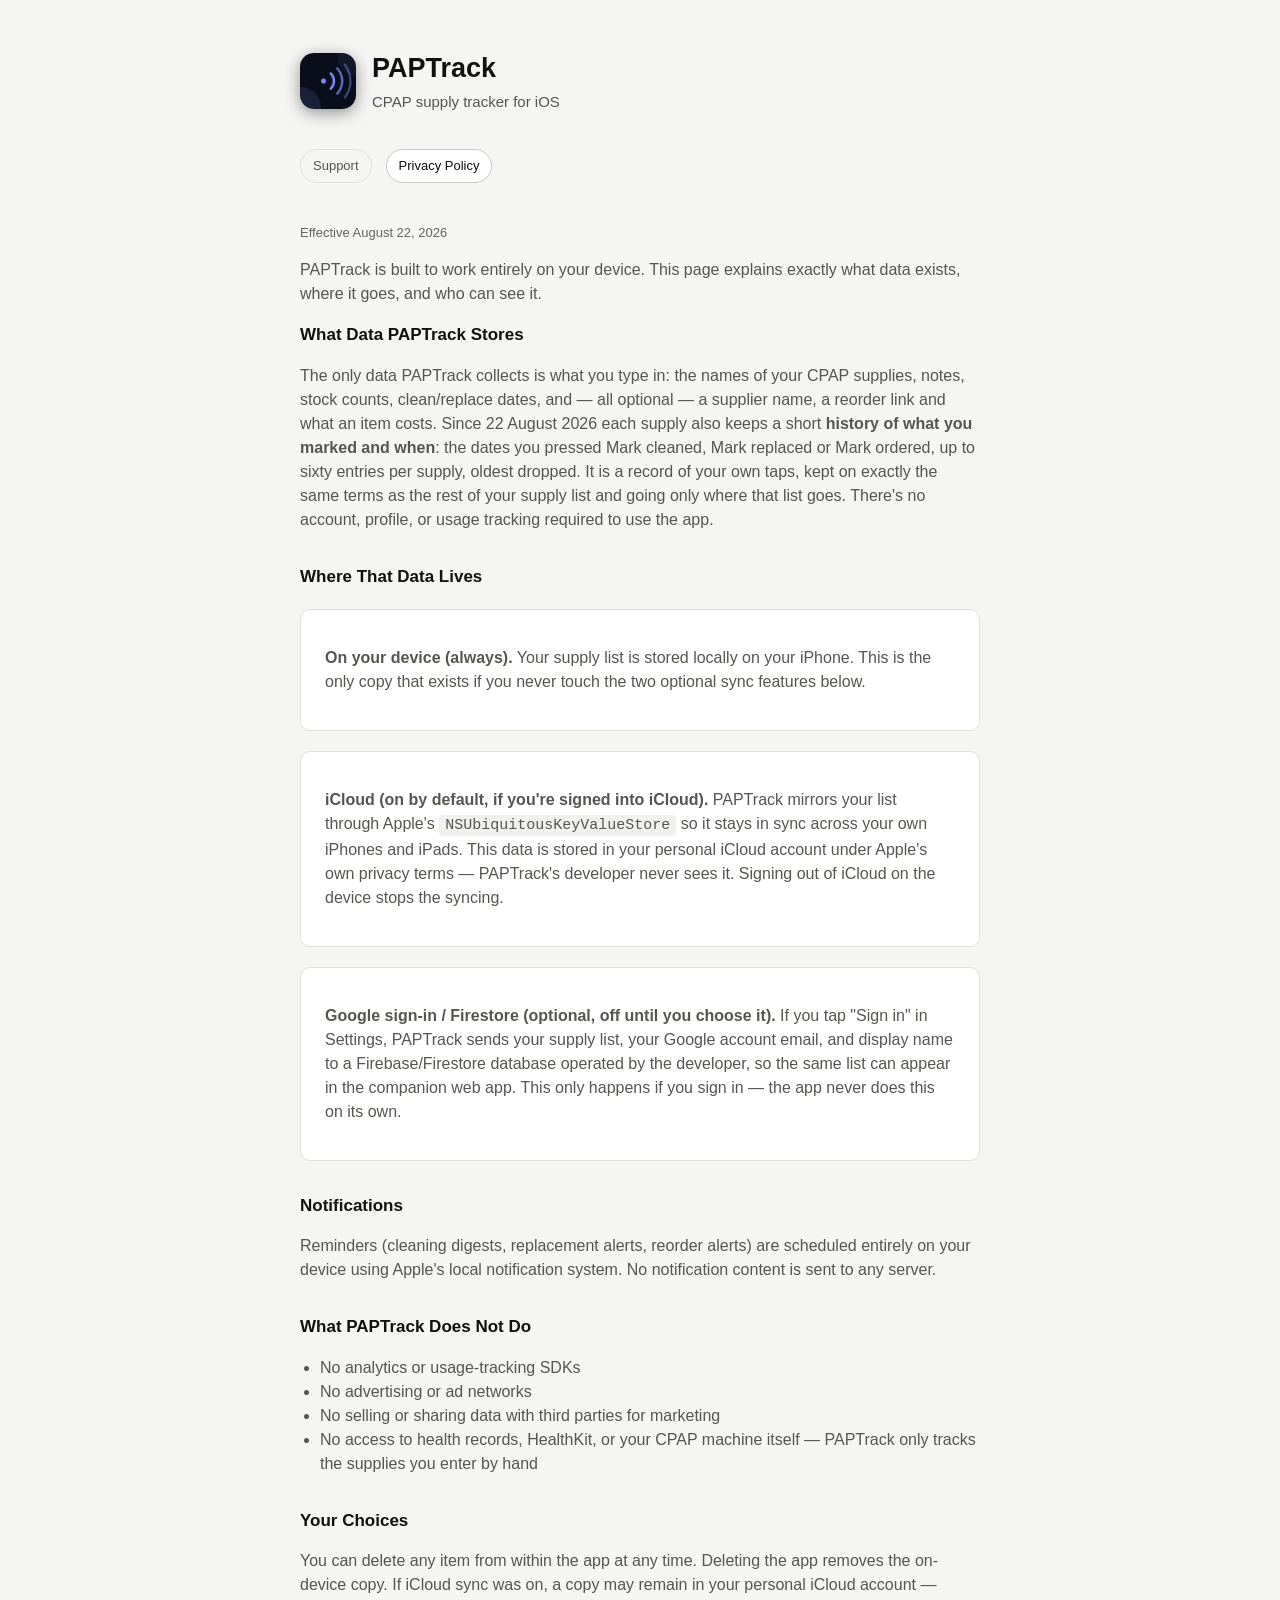
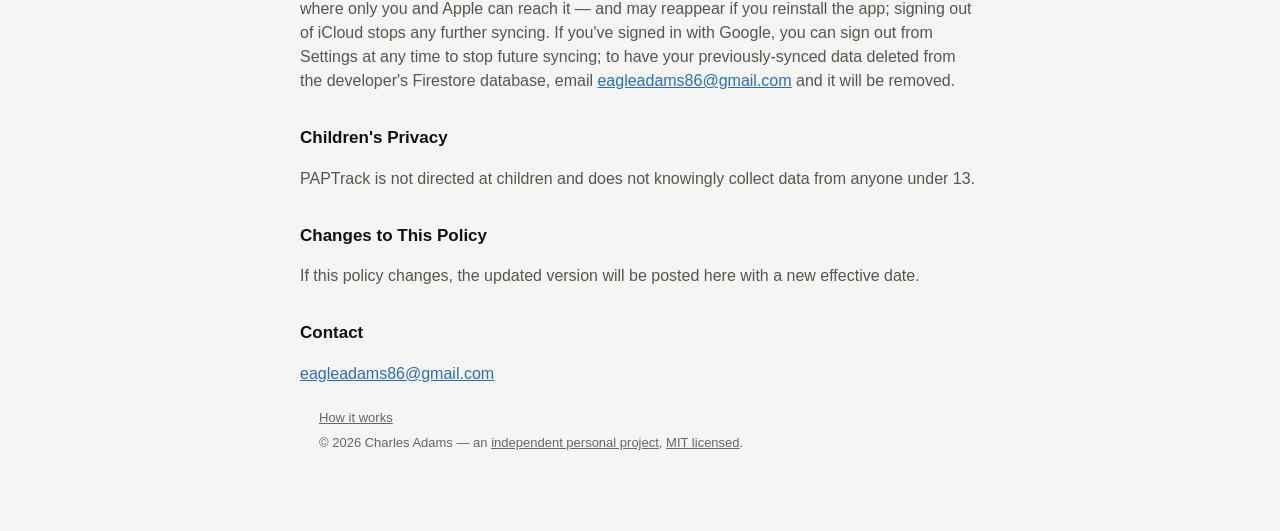
==== commit 44a2f2f1: "Give every page Sprint Predictability's footer Seven different footer shapes across twelve pages, on" ====
--- a/privacy.html
+++ b/privacy.html
@@ -76,10 +76,17 @@
        index.html has, without the "not affiliated" line, which belongs beside
        the app description rather than beside a policy. -->
   <footer>
-    <div class="meta"><a href="https://github.com/eagleadams86/paptrack-support">How it works</a> &middot;
-      &copy; 2026 Charles Adams — an independent personal project,
-      <a href="https://github.com/eagleadams86/paptrack-support/blob/main/LICENSE">MIT licensed</a>.</div>
-  </footer>
+  <div class="footnotes">
+    <!-- NO privacy link here, unlike the app's own footer — you are standing on
+         that page. That absence is asserted by the suite, not merely omitted. -->
+    <p class="privacy privacy-links"><a href="https://github.com/eagleadams86/paptrack-support" target="_blank" rel="noopener noreferrer">How it works</a></p>
+    <p class="privacy privacy-links">&copy; 2026 Charles Adams — an
+      <a href="https://github.com/eagleadams86/paptrack-support/blob/main/NOTICE"
+         target="_blank" rel="noopener noreferrer">independent personal project</a>,
+      <a href="https://github.com/eagleadams86/paptrack-support/blob/main/LICENSE"
+         target="_blank" rel="noopener noreferrer">MIT licensed</a>.</p>
+  </div>
+</footer>
 </div>
 </body>
 </html>
--- a/style.css
+++ b/style.css
@@ -1,4 +1,4 @@
-/* ── Palette ────────────────────────────────────────────────────────────────
+/* ── Palette and type ───────────────────────────────────────────────────────
    Comes from `theme.css`, linked before this file — the pack's generated file,
    copied byte-for-byte, the same one every app in the family reads. Until
    2026-08-18 this block held a hand-picked midnight-only SUBSET of the tokens;
@@ -9,6 +9,15 @@
    gone: this site now takes the pack's radius like every other app.
    Never retune anything here: change the pack's tokens.json, run its
    check_contrast.py gate, rebuild, re-copy.
+
+   The TYPE comes from the pack too, since 2026-08-23 — every size below is a
+   `--fs-*` step picked by ROLE from the pack's role contract (rule 7b), not a
+   pixel picked by eye. This file linked theme.css and then set `16px/1.6` with
+   its own font stack on top, which is the whole failure mode check_consumers.py
+   cannot see: it hashes theme.css to prove the file ARRIVED, never that the page
+   uses it. Two role calls worth knowing: the store CTA is `--fs-base` because it
+   is a BUTTON, and the nav pills are `--fs-xs` because they are this site's
+   chrome — the same step every headbar button in the family wears.
 ──────────────────────────────────────────────────────────────────────────── */
 
 * { box-sizing: border-box; }
@@ -18,7 +27,7 @@
   margin: 0;
   background: var(--bg);
   color: var(--text-primary);
-  font: 16px/1.6 -apple-system, BlinkMacSystemFont, "Segoe UI", Roboto, sans-serif;
+  font: var(--fw-normal) var(--fs-base)/var(--lh-base) var(--font-sans);
 }
 
 .wrap {
@@ -42,14 +51,14 @@
 }
 
 header.hero h1 {
-  font-size: 22px;
+  font-size: var(--fs-xl);
   margin: 0;
 }
 
 header.hero p {
   margin: 2px 0 0;
   color: var(--text-secondary);
-  font-size: 14px;
+  font-size: var(--fs-sm);
 }
 
 /* The App Store call-to-action under the hero title: pack ink-on-accent-fill pair. */
@@ -59,8 +68,8 @@
   background: var(--accent);
   color: var(--on-accent);
   text-decoration: none;
-  font-size: 14px;
-  font-weight: 600;
+  font-size: var(--fs-base);
+  font-weight: var(--fw-semibold);
   padding: 8px 16px;
   border-radius: 999px;
 }
@@ -76,7 +85,7 @@
 nav.links a {
   color: var(--text-secondary);
   text-decoration: none;
-  font-size: 14px;
+  font-size: var(--fs-xs);
   padding: 6px 12px;
   border: 1px solid var(--border);
   border-radius: 999px;
@@ -89,7 +98,7 @@
 }
 
 h2 {
-  font-size: 18px;
+  font-size: var(--fs-md);
   margin: 32px 0 10px;
   color: var(--text-primary);
 }
@@ -128,7 +137,7 @@
 
 .meta {
   color: var(--text-muted);
-  font-size: 13px;
+  font-size: var(--fs-xs);
   margin-top: 48px;
   border-top: 1px solid var(--border);
   padding-top: 16px;
@@ -147,5 +156,23 @@
   background: var(--bg-card-alt);
   padding: 2px 6px;
   border-radius: 4px;
-  font-size: 14px;
+  font-family: var(--font-mono);
+  font-size: var(--fs-sm);
 }
+
+/* ── The footer every public page in this account carries ────────────────────
+   Sprint Predictability's, transcribed — it is the design lead for this chrome
+   and a change here belongs there too. Three lines: what the page does with your
+   data, the privacy policy beside the repo under "How it works", and the
+   authorship line, whose TWO links point at NOTICE (who owns it) and LICENSE
+   (the terms) in that order.
+   `footer` is a flex ROW so a cross-link to a sibling can sit at the right-hand
+   end; `.footnotes` keeps the paragraphs stacked inside it, and without that
+   wrapper they become flex items and lay out side by side.
+   The links are MUTED, not accent: provenance at the foot of a document rather
+   than something to click on the way in. */
+footer { display: flex; flex-wrap: wrap; align-items: flex-end; gap: 12px; }
+.footnotes { flex: 1 1 320px; min-width: 0; }
+.privacy { font-size: var(--fs-xs); color: var(--text-muted); margin: 28px 0 0; padding-left: 19px; }
+.privacy-links { margin-top: 6px; }
+.privacy-links a { color: var(--text-muted); }
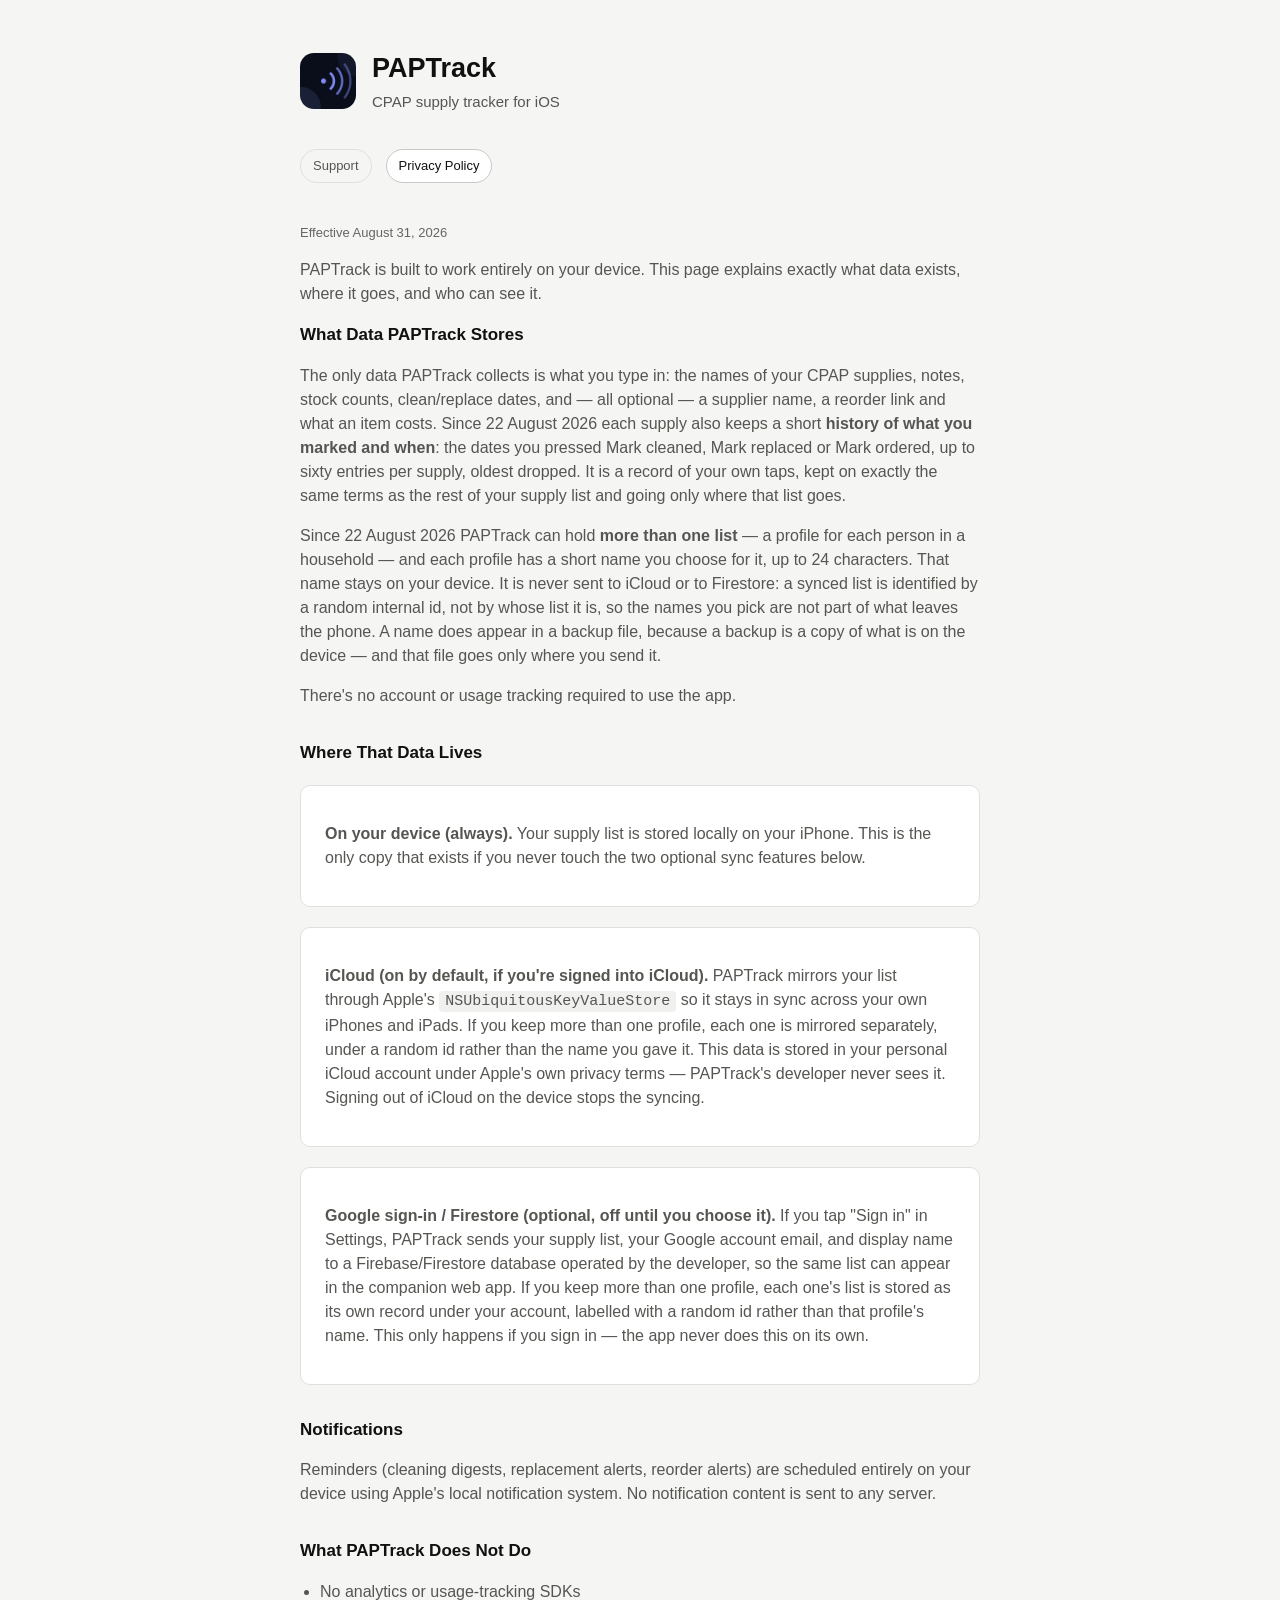
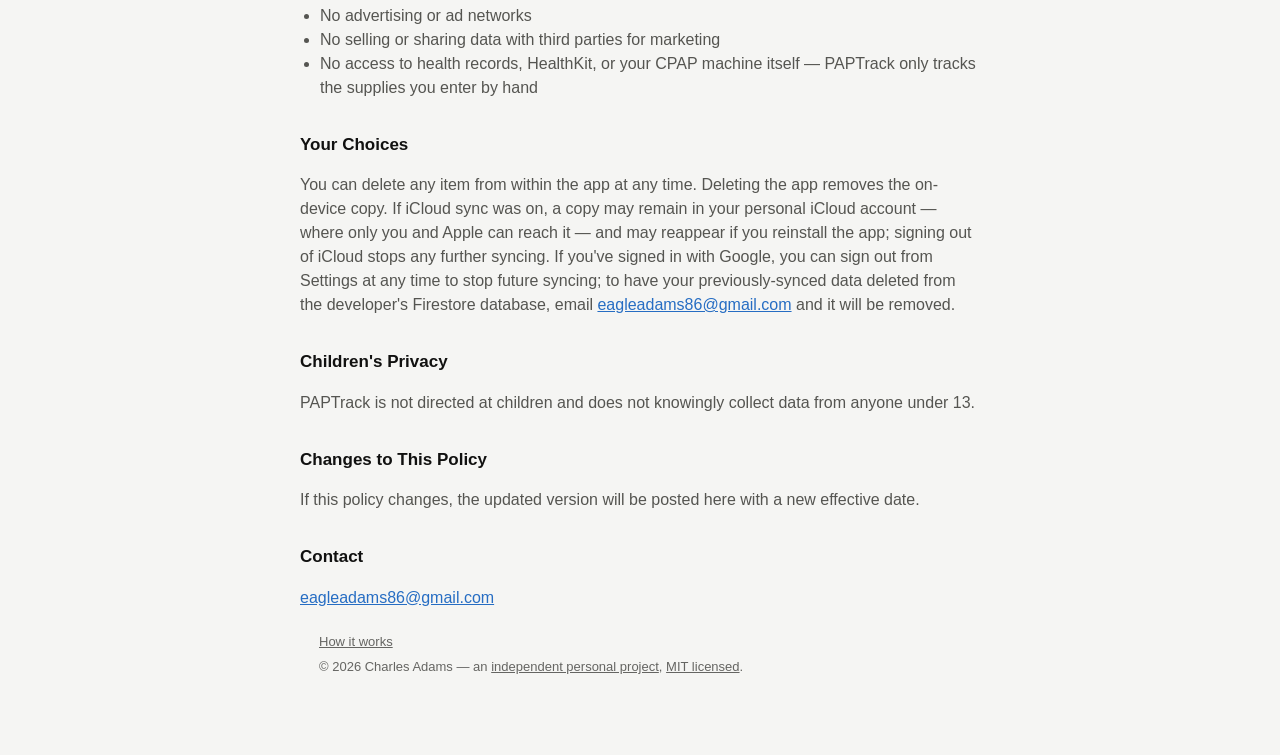
==== commit 476ff2d9: "The privacy policy admits that profiles exist Both policies still said there was 'no profile', writt" ====
--- a/privacy.html
+++ b/privacy.html
@@ -29,22 +29,26 @@
        there. The effective date belongs inside it: it qualifies the policy. -->
   <main>
 
-  <p class="meta plain">Effective August 22, 2026</p>
+  <p class="meta plain">Effective August 31, 2026</p>
 
   <p>PAPTrack is built to work entirely on your device. This page explains exactly what data exists, where it goes, and who can see it.</p>
 
   <h2>What Data PAPTrack Stores</h2>
-  <p>The only data PAPTrack collects is what you type in: the names of your CPAP supplies, notes, stock counts, clean/replace dates, and — all optional — a supplier name, a reorder link and what an item costs. Since 22 August 2026 each supply also keeps a short <strong>history of what you marked and when</strong>: the dates you pressed Mark cleaned, Mark replaced or Mark ordered, up to sixty entries per supply, oldest dropped. It is a record of your own taps, kept on exactly the same terms as the rest of your supply list and going only where that list goes. There's no account, profile, or usage tracking required to use the app.</p>
+  <p>The only data PAPTrack collects is what you type in: the names of your CPAP supplies, notes, stock counts, clean/replace dates, and — all optional — a supplier name, a reorder link and what an item costs. Since 22 August 2026 each supply also keeps a short <strong>history of what you marked and when</strong>: the dates you pressed Mark cleaned, Mark replaced or Mark ordered, up to sixty entries per supply, oldest dropped. It is a record of your own taps, kept on exactly the same terms as the rest of your supply list and going only where that list goes.</p>
+
+  <p>Since 22 August 2026 PAPTrack can hold <strong>more than one list</strong> — a profile for each person in a household — and each profile has a short name you choose for it, up to 24 characters. That name stays on your device. It is never sent to iCloud or to Firestore: a synced list is identified by a random internal id, not by whose list it is, so the names you pick are not part of what leaves the phone. A name does appear in a backup file, because a backup is a copy of what is on the device — and that file goes only where you send it.</p>
+
+  <p>There's no account or usage tracking required to use the app.</p>
 
   <h2>Where That Data Lives</h2>
   <div class="card">
     <p><strong>On your device (always).</strong> Your supply list is stored locally on your iPhone. This is the only copy that exists if you never touch the two optional sync features below.</p>
   </div>
   <div class="card">
-    <p><strong>iCloud (on by default, if you're signed into iCloud).</strong> PAPTrack mirrors your list through Apple's <code>NSUbiquitousKeyValueStore</code> so it stays in sync across your own iPhones and iPads. This data is stored in your personal iCloud account under Apple's own privacy terms — PAPTrack's developer never sees it. Signing out of iCloud on the device stops the syncing.</p>
+    <p><strong>iCloud (on by default, if you're signed into iCloud).</strong> PAPTrack mirrors your list through Apple's <code>NSUbiquitousKeyValueStore</code> so it stays in sync across your own iPhones and iPads. If you keep more than one profile, each one is mirrored separately, under a random id rather than the name you gave it. This data is stored in your personal iCloud account under Apple's own privacy terms — PAPTrack's developer never sees it. Signing out of iCloud on the device stops the syncing.</p>
   </div>
   <div class="card">
-    <p><strong>Google sign-in / Firestore (optional, off until you choose it).</strong> If you tap "Sign in" in Settings, PAPTrack sends your supply list, your Google account email, and display name to a Firebase/Firestore database operated by the developer, so the same list can appear in the companion web app. This only happens if you sign in — the app never does this on its own.</p>
+    <p><strong>Google sign-in / Firestore (optional, off until you choose it).</strong> If you tap "Sign in" in Settings, PAPTrack sends your supply list, your Google account email, and display name to a Firebase/Firestore database operated by the developer, so the same list can appear in the companion web app. If you keep more than one profile, each one's list is stored as its own record under your account, labelled with a random id rather than that profile's name. This only happens if you sign in — the app never does this on its own.</p>
   </div>
 
   <h2>Notifications</h2>
--- a/theme.css
+++ b/theme.css
@@ -315,7 +315,7 @@
    the base palette in :root and stays what Auto means by "dark"; what changed is
    only which id an app reaches for when the reader has expressed no preference. */
 
-/* ── The real RULES in this file (there are four) ────────────────────────────
+/* ── The real RULES in this file (five, plus rule 7c's font-smoothing pair) ──
    Everything above is custom properties; these are declarations that take
    effect on their own, and they are here because every app needs them and no
    app should have to remember them.
@@ -331,7 +331,7 @@
 
    `100%`, NOT `none`: `none` also disables the reader's own text scaling in
    some engines, which is an accessibility setting rather than a bug — the same
-   distinction rule 7 draws for mobile Dynamic Type.
+   distinction rule 8 draws for mobile Dynamic Type.
 
    WEB ONLY, like the type scale, and for the same reason: there is no such
    knob on Theme.kt / Theme.swift and there must not be one. Platform text
@@ -340,7 +340,7 @@
    instead, it needs the same two lines in its own <style>. */
 html { -webkit-text-size-adjust: 100%; text-size-adjust: 100%; }
 
-/* ── ...and a third, found the same way ──────────────────────────────────────
+/* ── ...and rule 7c's font-smoothing pair, found the same way ────────────────
    TEXT RENDERED VISIBLY BOLDER IN FIVE APPS THAN IN THE OTHER THREE, at
    identical font-weights. Charles spotted it comparing PAPTrack's header with
    Sprint Predictability's on 2026-08-22 — "a couple of the apps still have
@@ -390,7 +390,7 @@
    `user-scalable=no` stop it by taking pinch-zoom away from everyone, which is
    a real accessibility loss, and modern iOS ignores them anyway.
 
-   This does NOT contradict rule 6's scale. The scale still governs what text
+   This does NOT contradict rule 7's scale. The scale still governs what text
    READS at; 16px here is a floor iOS imposes on one interaction, on touch only.
    Nothing else moves, and no `--fs-*` step changed.
 
@@ -413,6 +413,30 @@
    correct answer, not a limitation: below 16px iOS zooms the page, and no
    design intent survives that. Sizes on a mouse are untouched, which is where
    the chrome height actually reads.
+
+   THE HALF OF THIS AN APP STILL OWES, and every one of them owed it for four
+   days. A <button> raises no keyboard, so it is deliberately not in the list
+   below and keeps whatever size the app gave it. Put a 16px picker beside a
+   13px button — which is exactly what a header row is — and this rule makes
+   them different sizes, and different heights with it, on touch and only on
+   touch. Nothing in a desktop check can see it.
+
+   So: AN APP THAT PINS A CHROME ROW HEIGHT MUST LET THAT ROW GROW ON TOUCH.
+   The answer all six web apps carry, from 2026-08-23:
+
+       @media (pointer: coarse) {
+         :root { --chrome-h: 34px; }
+         <that app's chrome buttons> { font-size: var(--fs-base); }
+       }
+
+   34px is not a new number: it is what 16px text measures in the 4px/9px box
+   those rows already use — 24px line + 8px padding + 2px border — so the
+   buttons and the natively-drawn pickers land on the same height without
+   fighting each other. `--chrome-h` is an app-local token (each app declares
+   its own, and Golf Handicap and the starter also size their `.icon-btn` row
+   actions from it), which is why the rule lives in the apps and only its
+   reasoning lives here. The cost is a sticky header about 4px taller per
+   control row on a phone, and nothing at all on a mouse.
 
    Checkbox and radio are absent on purpose: they raise no keyboard, and sizing
    them here would be a visual change with no reason behind it. `select` IS
@@ -575,3 +599,40 @@
      figures that is noise; an app that wants it can say so itself. */
   a[href]::after { content: none !important; }
 }
+
+
+/* ── ...and a fifth, for the reader who asked their computer to settle down ───
+   PREFERS-REDUCED-MOTION. Turned on by a reader, for their whole machine —
+   usually because movement on a screen makes them ill. Motion sickness and
+   vestibular disorders are the reason the setting exists; it is not a taste.
+
+   `.01ms` AND NOT `none`, which is the one detail here worth getting right.
+   A zero-duration transition still FIRES `transitionend`; `transition: none`
+   never fires it at all, so any code waiting on that event waits forever. No
+   app in this family listens for it today — measured, not assumed — but the
+   Task Dashboard had reached for the `none` spelling on its own, and a rule
+   that quietly breaks a listener somebody adds next year is not one to ship in
+   ten places at once. Same reasoning for `animation-iteration-count: 1`: it
+   lets an animation finish its first pass rather than vanishing mid-frame.
+
+   `*::before, *::after` are named because pseudo-elements animate too, and the
+   spelling that omitted them was a third of the copies.
+
+   WHAT THIS CANNOT DO, and the reason an app may still need a line of its own:
+   `scroll-behavior: auto` here overrides the CSS property, and nothing more. A
+   scroll asked for from SCRIPT — `scrollTo({ behavior: 'smooth' })` — ignores
+   CSS entirely, so a page that scrolls itself must read the query in JS as
+   well. The Task Dashboard already does; Money Map never scrolls smoothly at
+   all, and says so. That half stays the app's.
+
+   WEB ONLY, like the four rules above. Both mobile platforms surface the same
+   setting through their own APIs and Theme.kt / Theme.swift must not grow a
+   knob for it. */
+@media (prefers-reduced-motion: reduce) {
+  *, *::before, *::after {
+    animation-duration: .01ms !important;
+    animation-iteration-count: 1 !important;
+    transition-duration: .01ms !important;
+    scroll-behavior: auto !important;
+  }
+}
--- a/style.css
+++ b/style.css
@@ -47,7 +47,6 @@
   width: 56px;
   height: 56px;
   border-radius: 14px;
-  box-shadow: 0 4px 16px rgba(0,0,0,.4);
 }
 
 header.hero h1 {
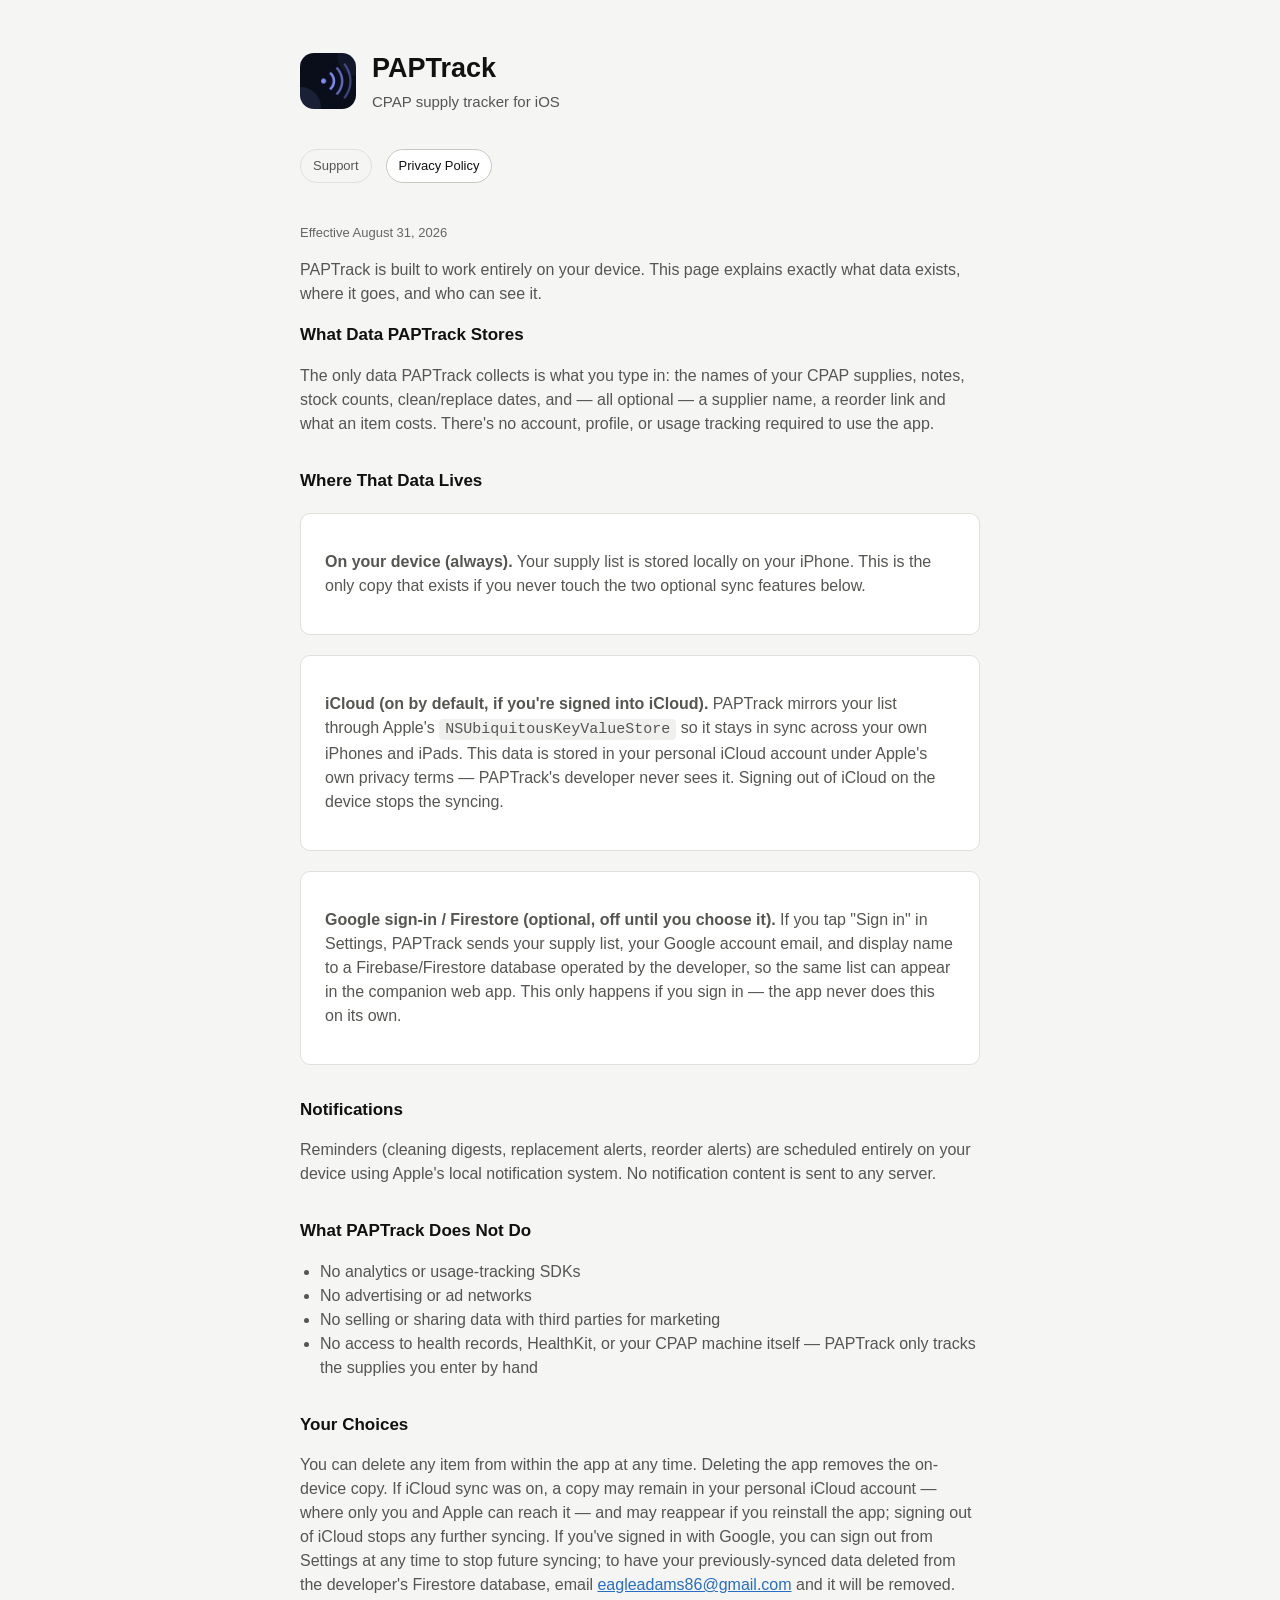
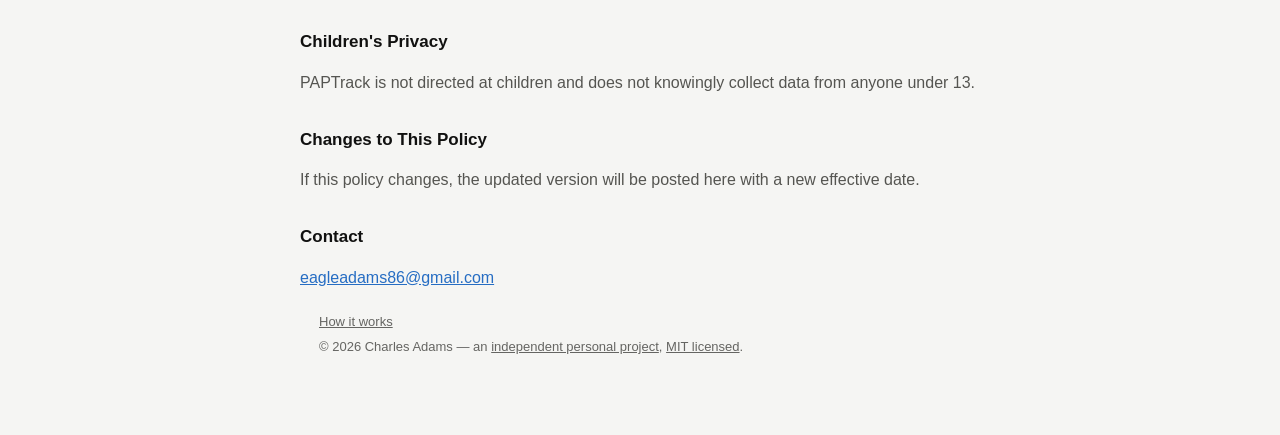
==== commit 5e407489: "The policy describes the version that is actually on the App Store The app on sale is 1.0 (build 2)," ====
--- a/privacy.html
+++ b/privacy.html
@@ -34,21 +34,17 @@
   <p>PAPTrack is built to work entirely on your device. This page explains exactly what data exists, where it goes, and who can see it.</p>
 
   <h2>What Data PAPTrack Stores</h2>
-  <p>The only data PAPTrack collects is what you type in: the names of your CPAP supplies, notes, stock counts, clean/replace dates, and — all optional — a supplier name, a reorder link and what an item costs. Since 22 August 2026 each supply also keeps a short <strong>history of what you marked and when</strong>: the dates you pressed Mark cleaned, Mark replaced or Mark ordered, up to sixty entries per supply, oldest dropped. It is a record of your own taps, kept on exactly the same terms as the rest of your supply list and going only where that list goes.</p>
-
-  <p>Since 22 August 2026 PAPTrack can hold <strong>more than one list</strong> — a profile for each person in a household — and each profile has a short name you choose for it, up to 24 characters. That name stays on your device. It is never sent to iCloud or to Firestore: a synced list is identified by a random internal id, not by whose list it is, so the names you pick are not part of what leaves the phone. A name does appear in a backup file, because a backup is a copy of what is on the device — and that file goes only where you send it.</p>
-
-  <p>There's no account or usage tracking required to use the app.</p>
+  <p>The only data PAPTrack collects is what you type in: the names of your CPAP supplies, notes, stock counts, clean/replace dates, and — all optional — a supplier name, a reorder link and what an item costs. There's no account, profile, or usage tracking required to use the app.</p>
 
   <h2>Where That Data Lives</h2>
   <div class="card">
     <p><strong>On your device (always).</strong> Your supply list is stored locally on your iPhone. This is the only copy that exists if you never touch the two optional sync features below.</p>
   </div>
   <div class="card">
-    <p><strong>iCloud (on by default, if you're signed into iCloud).</strong> PAPTrack mirrors your list through Apple's <code>NSUbiquitousKeyValueStore</code> so it stays in sync across your own iPhones and iPads. If you keep more than one profile, each one is mirrored separately, under a random id rather than the name you gave it. This data is stored in your personal iCloud account under Apple's own privacy terms — PAPTrack's developer never sees it. Signing out of iCloud on the device stops the syncing.</p>
+    <p><strong>iCloud (on by default, if you're signed into iCloud).</strong> PAPTrack mirrors your list through Apple's <code>NSUbiquitousKeyValueStore</code> so it stays in sync across your own iPhones and iPads. This data is stored in your personal iCloud account under Apple's own privacy terms — PAPTrack's developer never sees it. Signing out of iCloud on the device stops the syncing.</p>
   </div>
   <div class="card">
-    <p><strong>Google sign-in / Firestore (optional, off until you choose it).</strong> If you tap "Sign in" in Settings, PAPTrack sends your supply list, your Google account email, and display name to a Firebase/Firestore database operated by the developer, so the same list can appear in the companion web app. If you keep more than one profile, each one's list is stored as its own record under your account, labelled with a random id rather than that profile's name. This only happens if you sign in — the app never does this on its own.</p>
+    <p><strong>Google sign-in / Firestore (optional, off until you choose it).</strong> If you tap "Sign in" in Settings, PAPTrack sends your supply list, your Google account email, and display name to a Firebase/Firestore database operated by the developer, so the same list can appear in the companion web app. This only happens if you sign in — the app never does this on its own.</p>
   </div>
 
   <h2>Notifications</h2>
